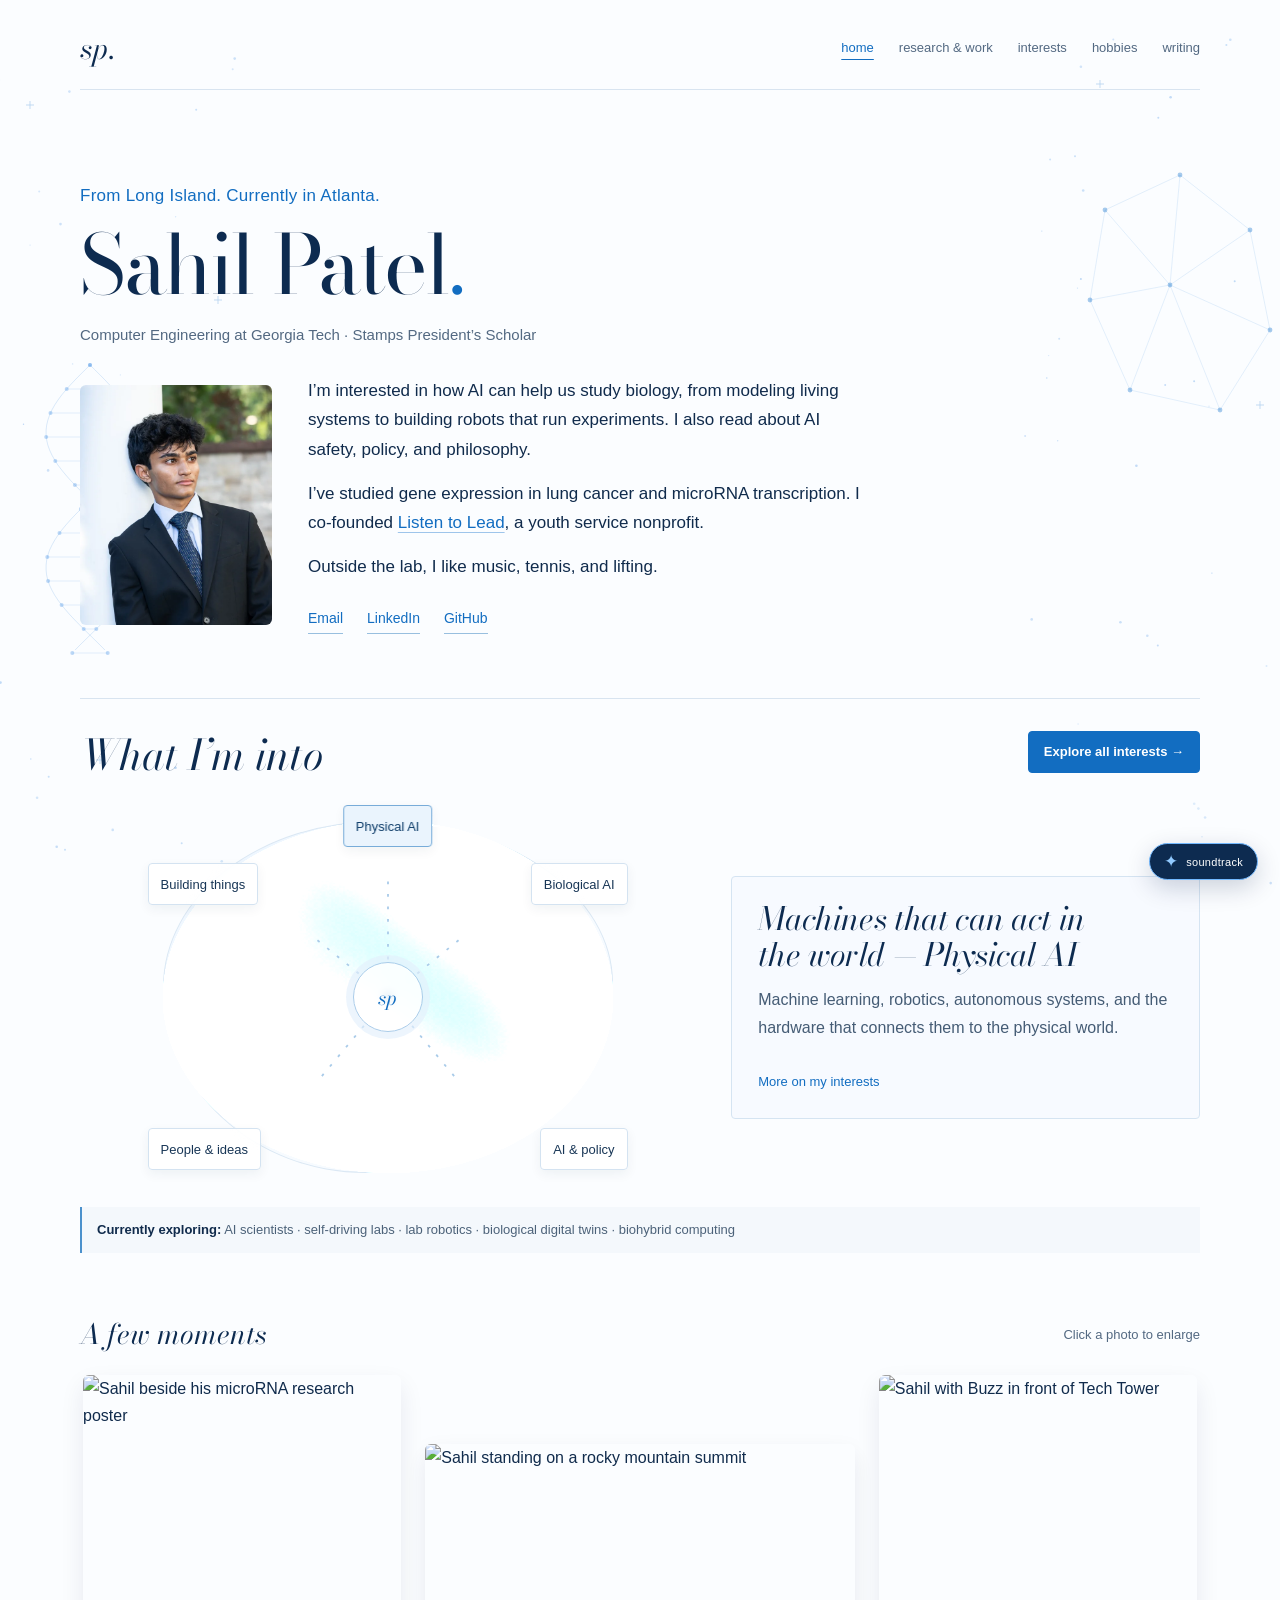
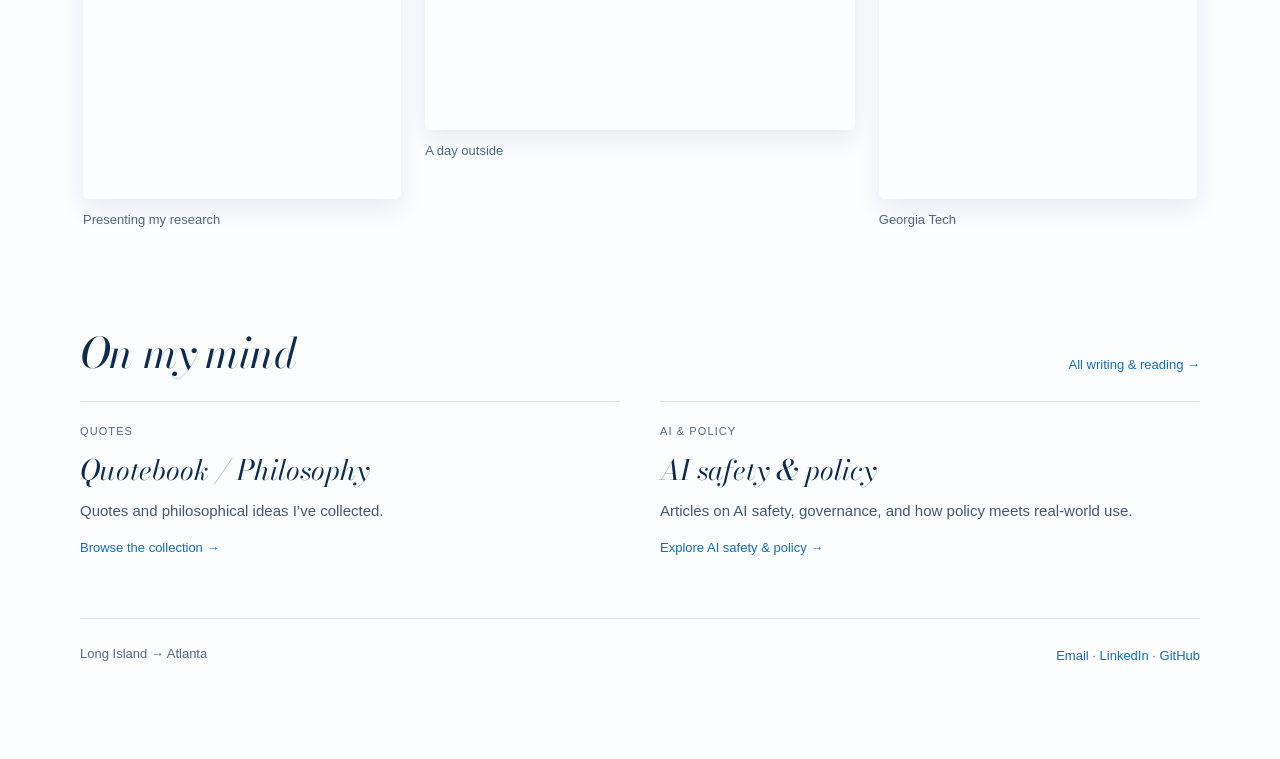
==== index.html @ 9ef8509c "Place Sahil’s portrait beside the homepage bio" ====
<!doctype html>
<html lang="en">
<head>
  <meta charset="utf-8">
  <meta name="viewport" content="width=device-width, initial-scale=1">
  <meta name="theme-color" content="#fbfdff">
  <meta name="description" content="Sahil Patel — AI for scientific discovery, computational biology, robotics, and the ideas around technology.">
  <title>Sahil Patel</title>
  <link rel="stylesheet" href="constellation.css?v=20261125-portrait">
  <link rel="icon" href="data:image/svg+xml,%3Csvg xmlns='http://www.w3.org/2000/svg' viewBox='0 0 64 64'%3E%3Ctext x='10' y='48' font-size='48' fill='%230067c7' font-family='serif'%3Es%3C/text%3E%3C/svg%3E">
</head>
<body class="home-page">
  <a class="skip" href="#main">Skip to content</a>
  <header>
    <a class="monogram" href="index.html" aria-label="Sahil Patel home">sp.</a>
    <nav aria-label="Main navigation">
      <a href="index.html" aria-current="page">home</a>
      <a href="work.html">research &amp; work</a>
      <a href="interests.html">interests</a>
      <a href="hobbies.html">hobbies</a>
      <a href="writing.html">writing</a>
    </nav>
  </header>
  <main id="main">
    <section class="home-intro" aria-labelledby="name">
      <p class="location">From Long Island. Currently in Atlanta.</p>
      <div class="name-row"><h1 id="name"><span class="name-title">Sahil Patel<span>.</span></span></h1></div>
      <p class="subtitle">Computer Engineering at Georgia Tech · Stamps President’s Scholar</p>
      <div class="intro-bio">
        <img class="intro-portrait" src="sahil-portrait.webp" alt="Sahil Patel leaning against a white column" width="600" height="750">
        <div class="intro-bio-copy">
          <p>I’m interested in how AI can help us study biology, from modeling living systems to building robots that run experiments. I also read about AI safety, policy, and philosophy.</p>
          <p>I’ve studied gene expression in lung cancer and microRNA transcription. I co-founded <a href="https://www.listentolead.org/" target="_blank" rel="noopener noreferrer">Listen to Lead</a>, a youth service nonprofit.</p>
          <p>Outside the lab, I like music, tennis, and lifting.</p>
          <div class="links" aria-label="Contact and profiles">
            <a href="mailto:sahilpatel@gatech.edu">Email</a>
            <a href="https://www.linkedin.com/in/sahilpatel880/" target="_blank" rel="noopener noreferrer">LinkedIn</a>
            <a href="https://github.com/sahilnpatel" target="_blank" rel="noopener noreferrer">GitHub</a>
          </div>
        </div>
      </div>
    </section>

    <section class="home-interests" aria-labelledby="curiosity-heading">
      <div class="curiosity-heading">
        <div>
          <h2 id="curiosity-heading">What I’m into</h2>
        </div>
        <a class="read-more interest-cta" href="interests.html">Explore all interests →</a>
      </div>
      <div class="constellation-interface">
        <div class="constellation-map" data-active="ai" role="group" aria-label="Select an interest">
          <canvas class="interest-field" id="interest-field" aria-hidden="true"></canvas>
          <svg class="constellation-lines" viewBox="0 0 320 280" aria-hidden="true">
            <path d="M160 140 160 51M160 140 211 99M160 140 211 201M160 140 109 201M160 140 109 99"/>
            <circle cx="160" cy="140" r="3"/>
            
          </svg>
          <div class="constellation-core" aria-hidden="true"><span class="core-mark">sp</span></div>
          <button class="constellation-node node-ai" type="button" data-interest="ai" aria-pressed="true" aria-controls="curiosity-detail"><span>Physical AI</span></button>
          <button class="constellation-node node-bio" type="button" data-interest="bio" aria-pressed="false" aria-controls="curiosity-detail"><span>Biological AI</span></button>
          <button class="constellation-node node-policy" type="button" data-interest="policy" aria-pressed="false" aria-controls="curiosity-detail"><span>AI &amp; policy</span></button>
          <button class="constellation-node node-philosophy" type="button" data-interest="philosophy" aria-pressed="false" aria-controls="curiosity-detail"><span>People &amp; ideas</span></button>
          <button class="constellation-node node-innovation" type="button" data-interest="innovation" aria-pressed="false" aria-controls="curiosity-detail"><span>Building things</span></button>
        </div>
        <div class="curiosity-detail" id="curiosity-detail" aria-live="polite">
          <p hidden id="curiosity-detail-kicker">AI &amp; INTELLIGENT SYSTEMS</p>
          <h3 id="curiosity-detail-title">Machines that can act in the world — Physical AI</h3>
          <p id="curiosity-detail-question">Machine learning, robotics, autonomous systems, and the hardware that connects them to the physical world.</p>
          <a class="read-more" id="curiosity-detail-link" href="interests.html">More on my interests</a>
        </div>
      </div>
      <p class="curiosity-now"><strong>Currently exploring:</strong> AI scientists · self-driving labs · lab robotics · biological digital twins · biohybrid computing</p>
    </section>

    <section class="photo-strip" aria-label="A few moments">
      <div class="photo-heading"><span>A few moments</span><span class="photo-note">Click a photo to enlarge</span></div>
      <div class="personal-photos">
        <figure class="photo-card research"><a class="photo-open" href="research.jpg" data-caption="Presenting my research" aria-label="View photo: Presenting my research"><img src="research.jpg" alt="Sahil beside his microRNA research poster" width="1200" height="1600" loading="lazy"></a><figcaption>Presenting my research</figcaption></figure>
        <figure class="photo-card mountains"><a class="photo-open" href="mountains.jpg" data-caption="A day outside" aria-label="View photo: A day outside"><img src="mountains.jpg" alt="Sahil standing on a rocky mountain summit" width="1800" height="1200" loading="lazy"></a><figcaption>A day outside</figcaption></figure>
        <figure class="photo-card georgia-tech"><a class="photo-open" href="georgia-tech.jpg" data-caption="Georgia Tech" aria-label="View photo: Georgia Tech"><img src="georgia-tech.jpg" alt="Sahil with Buzz in front of Tech Tower" width="1200" height="1600" loading="lazy"></a><figcaption>Georgia Tech</figcaption></figure>
      </div>
    </section>

    <section class="reading-preview" aria-labelledby="reading-heading">
      <div class="reading-heading-row"><h2 id="reading-heading">On my mind</h2><a class="read-more" href="writing.html">All writing &amp; reading →</a></div>
      <div class="reading-grid">
        <article id="home-quotebook-preview"><p class="post-meta">QUOTES</p><h3><a href="quotes.html">Quotebook / Philosophy</a></h3><p>Quotes and philosophical ideas I’ve collected.</p><a class="read-more" href="quotes.html">Browse the collection →</a></article>
        <article id="home-policy-preview"><p class="post-meta">AI &amp; POLICY</p><h3><a href="ai-policy.html">AI safety &amp; policy</a></h3><p>Articles on AI safety, governance, and how policy meets real-world use.</p><a class="read-more" href="ai-policy.html">Explore AI safety &amp; policy →</a></article>
      </div>
    </section>
  </main>
  <footer>
    <span>Long Island → Atlanta</span>
    <span><a href="mailto:sahilpatel@gatech.edu">Email</a> · <a href="https://www.linkedin.com/in/sahilpatel880/" target="_blank" rel="noopener noreferrer">LinkedIn</a> · <a href="https://github.com/sahilnpatel" target="_blank" rel="noopener noreferrer">GitHub</a></span>
  </footer>
  <dialog class="photo-dialog" aria-label="Photo viewer"><button class="photo-close" aria-label="Close photo">×</button><img class="full-photo" alt=""><p class="photo-caption"></p></dialog>
  <script src="app.js?v=20261123-entry"></script>
  <script src="daily-reading.js?v=20261124" defer></script>
  <script src="interest-map.js?v=20261122b" defer></script>
  <script src="interest-field.js?v=20261121c" defer></script>
  <script src="genome-intro.js?v=20261123-mobile" defer></script>
</body>
</html>
---- constellation.css ----
@import url('https://fonts.googleapis.com/css2?family=Bodoni+Moda:ital,opsz,wght@0,6..96,400..900;1,6..96,400..900&display=swap');
:root{--bg:#faf9f6;--ink:#292d2a;--muted:#777b75;--green:#4e6356;--line:#e6e5de}*{box-sizing:border-box}body{margin:0;background:var(--bg);color:var(--ink);font:14px/1.8 var(--font-body);min-height:100vh;display:flex;flex-direction:column}header,main,footer{width:calc(100% - 60px);max-width:660px;margin-left:auto;margin-right:auto}main{flex:1}a{color:inherit;text-decoration:none}a:hover{color:var(--blue)}a:focus-visible,button:focus-visible{outline:2px solid var(--blue);outline-offset:5px}.skip{position:absolute;top:-100px;left:15px;background:var(--bg);padding:10px}.skip:focus{top:10px;z-index:10}header{display:flex;justify-content:space-between;align-items:center;padding:30px 0 0;gap:25px}.monogram{font:28px var(--font-display);color:var(--blue)}nav{display:flex;gap:19px;font-size:11px;color:var(--muted);flex-wrap:wrap}nav a[aria-current]{color:var(--blue);text-decoration:underline;text-underline-offset:6px}nav a:hover{text-decoration:underline;text-underline-offset:6px}.home-intro{padding-top:68px;max-width:580px}.location,.kicker{font-size:9px;letter-spacing:1.5px;color:var(--muted)}.location{display:block;margin-bottom:18px}.name-row{display:flex;justify-content:space-between;align-items:center}h1{font:56px/1.1 var(--font-display);letter-spacing:-1.2px;margin:0 0 13px}h1 span{color:var(--blue)}.subtitle{font-size:12px;color:var(--muted);margin:0 0 27px}.home-intro p:not(.subtitle){margin:15px 0;line-height:1.85}.home-intro p a{color:var(--blue);text-decoration:underline;text-decoration-color:#c2c9c2;text-underline-offset:4px}.links{display:flex;gap:22px;font-size:12px;margin-top:22px;color:var(--blue)}.links a{border-bottom:1px solid #bfc7bf}#spark{border:0;background:none;padding:10px;cursor:pointer;margin-left:15px}#spark svg{width:27px;height:27px;stroke:#ac6849;stroke-width:1.5;transition:transform .8s cubic-bezier(.2,.8,.2,1)}#spark:hover svg{transform:rotate(45deg)}.photo-strip{margin:48px 0 50px}.photo-heading{display:flex;align-items:center;justify-content:space-between;margin-bottom:18px;font:22px var(--font-display)}.photo-note{font:10px var(--font-body);color:#979b92}.photo-grid{display:grid;grid-template-columns:repeat(3,1fr);gap:20px;padding:5px}.photo-slot{height:145px;background:#f0eee8;border:1px solid #e5e2d9;border-radius:6px;display:grid;place-items:center;position:relative;transform:rotate(-3deg);box-shadow:0 7px 15px #25292006}.photo-slot:nth-child(2){transform:rotate(2deg);background:#edf0eb}.photo-slot:nth-child(3){transform:rotate(-1deg);background:#eeeded}.photo-slot>span{position:absolute;bottom:10px;left:12px;font-size:9px;color:#a9ada4}.photo-slot svg{width:30px;fill:none;stroke:#c3c8bc;stroke-width:1.2}.page-heading{padding:63px 0 35px;border-bottom:1px solid var(--line);margin-bottom:30px}.page-heading h1{font-size:45px}.page-heading p:not(.kicker){font-size:13px;color:var(--muted);margin-bottom:0}.kicker{margin:0 0 18px}.entries article{margin:0 0 28px}.entry-heading{display:flex;justify-content:space-between;gap:20px;align-items:baseline}h3{font-size:14px;font-weight:500;margin:0}.date{font-size:11px;color:var(--muted);white-space:nowrap}.role{font-size:11px;color:var(--muted);margin:2px 0 5px!important}article p{font-size:13px;color:#656c64;margin:0;line-height:1.8;max-width:560px}.entries{padding-bottom:25px}.interest{display:grid;grid-template-columns:100px 1fr;gap:15px;margin:25px 0}.interest-label{font-size:12px;font-weight:500;color:var(--blue)}.interest p{font-size:13px;color:#656c64;margin:0}.hobby-list>p{font-size:13px;color:#656c64}.hobby-list{padding-bottom:30px}.empty{font-size:13px;font-style:italic;color:#94988f;margin-top:23px}.topics article{display:flex;gap:22px;margin-bottom:30px}.topic-number{font-size:10px;color:#979b92;padding-top:5px}.topics h2{font:23px var(--font-display);font-weight:400;margin:0 0 8px}.topics{padding-bottom:20px}footer{border-top:1px solid var(--line);padding:25px 0 35px;display:flex;justify-content:space-between;font-size:11px;color:var(--muted);margin-top:30px}footer a{color:var(--blue)}@media(max-width:550px){header,main,footer{width:calc(100% - 44px)}header{align-items:flex-start;padding-top:22px;gap:15px}nav{gap:10px 15px;justify-content:flex-end;max-width:280px;font-size:10px}.home-intro{padding-top:45px}h1{font-size:48px}.subtitle{font-size:11px}.home-intro p:not(.subtitle){font-size:13px}.photo-grid{gap:12px}.photo-slot{height:105px}.photo-note{font-size:9px}.photo-heading{font-size:20px}.page-heading{padding-top:48px}.page-heading h1{font-size:39px}.entry-heading{gap:12px}h3{font-size:13px}.interest{grid-template-columns:80px 1fr;gap:10px}.location{font-size:8px;letter-spacing:1px}}@media(prefers-reduced-motion:reduce){#spark svg{transition:none}}
/* Quiet lists and a readable, long-form journal. */
.interest-intro{font-size:13px;color:#656c64;margin:0 0 32px}.interest-intro a,.interest-footnote a{color:var(--blue);text-decoration:underline;text-underline-offset:4px}.interest-group{margin:0 0 32px}.interest-group h2,.blog-empty h2{font:26px var(--font-display);font-weight:400;margin:0 0 15px}.interest-group ul{list-style:none;padding:0;margin:0}.interest-group li{font-size:13px;color:#656c64;margin:9px 0;padding-left:17px;position:relative}.interest-group li:before{content:'–';position:absolute;left:0;color:#8d9a8e}.interest-footnote{font-size:12px;color:var(--muted);margin:35px 0}.post-preview{padding:0 0 30px;margin:0 0 30px;border-bottom:1px solid var(--line)}.post-preview h2{font:30px/1.15 var(--font-display);margin:0 0 9px}.post-preview h2 a:hover{color:var(--blue)}.post-meta{font-size:10px!important;color:var(--muted)!important;margin:0 0 12px!important;letter-spacing:.2px}.read-more{display:inline-block;font-size:11px;color:var(--blue);margin-top:12px}.blog-empty{padding:18px 0 65px}.ink-mark{display:block;font-size:23px;color:#ac6849;margin-bottom:20px}.blog-empty p{color:var(--muted);font-size:13px}.back-link{display:inline-block;font-size:11px;color:var(--blue);margin:45px 0 30px}.essay-header{display:block;width:100%;max-width:none;margin:0 0 32px;padding:0 0 25px;border-bottom:1px solid var(--line)}.essay-header h1{font-size:46px;line-height:1.12;max-width:620px;margin-bottom:18px}.deck{font-size:14px;color:var(--muted);margin:16px 0 0}.prose p,.prose li{font-size:15px;line-height:1.95;color:#454d45;max-width:none;margin-bottom:20px}.prose h2{font:29px var(--font-display);margin:38px 0 18px}.prose blockquote{margin:30px 0;padding:4px 0 4px 23px;border-left:2px solid #9ba99b}.prose blockquote p{font:italic 23px/1.55 var(--font-display);margin:0 0 9px}.prose cite{font-size:11px;color:var(--muted);font-style:normal}.signature{font:italic 25px var(--font-display);margin-top:35px;color:var(--blue)}.end-link{margin-top:15px;margin-bottom:25px}@media(max-width:550px){.essay-header h1{font-size:37px}.prose p,.prose li{font-size:14px}.post-preview h2{font-size:27px}}
.personal-photos{display:grid;grid-template-columns:1fr 1.35fr 1fr;gap:18px;align-items:center;padding:6px 3px}.photo-card{margin:0;transform:rotate(-3deg);transition:transform .25s}.photo-card.mountains{transform:rotate(2deg)}.photo-card.georgia-tech{transform:rotate(-2deg)}.photo-card:hover{transform:rotate(0) translateY(-4px)}.photo-open{display:block;border-radius:6px;overflow:hidden;box-shadow:0 8px 18px #25292016;cursor:zoom-in}.photo-open img{display:block;width:100%;height:auto;aspect-ratio:3/4;object-fit:cover}.mountains .photo-open img{aspect-ratio:3/2}.photo-card figcaption{font-size:10px;color:var(--muted);margin-top:10px;text-align:center}.photo-dialog{border:0;background:var(--bg);padding:12px;border-radius:8px;max-width:95vw;max-height:95vh;overflow:auto}.photo-dialog::backdrop{background:#101812de;backdrop-filter:blur(5px)}.full-photo{display:block;max-width:85vw;max-height:80vh;width:auto;height:auto;object-fit:contain;border-radius:4px}.photo-close{position:absolute;right:18px;top:18px;border:0;background:#faf9f6ed;border-radius:50%;width:34px;height:34px;font-size:25px;line-height:1;color:#292d2a;cursor:pointer}.photo-caption{text-align:center;font-size:12px;color:var(--muted);margin:10px 0 2px}@media(max-width:550px){.personal-photos{gap:10px;grid-template-columns:1fr 1.15fr 1fr}.photo-card figcaption{font-size:8px}.photo-note{font-size:8px}.photo-dialog{padding:8px}.full-photo{max-width:88vw}.photo-close{right:12px;top:12px}}@media(prefers-reduced-motion:reduce){.photo-card{transition:none}}

/* Shared reading and contact refinements. */
.interest-group>p{font-size:13px;line-height:1.85;color:#656c64}.entries>h2{font:26px var(--font-display);margin:15px 0 25px}.links{flex-wrap:wrap}footer{gap:16px;flex-wrap:wrap}footer>span:last-child{line-height:2}.entry-heading h3{min-width:0}@media(max-width:550px){.entry-heading{flex-wrap:wrap;gap:2px}.entry-heading .date{font-size:10px}.interest-group h2{font-size:24px}}

/* A quiet constellation of biology and computation. */
:root{--bg:#ffffff;--ink:#172b4d;--muted:#5b6e89;--blue:#0067c7;--line:#dce7f5;--galactic:#071c46}
body{isolation:isolate;background:#fff}
body::before{content:"";position:fixed;inset:0;z-index:-1;pointer-events:none;background:url('constellation-field.svg') center top/1440px 960px repeat-y}
header,main,footer{position:relative}
h1,h2,h3,.photo-heading{color:var(--galactic)}
article p,.interest p,.hobby-list>p,.interest-intro,.interest-group li,.interest-group>p,.prose p,.prose li{color:#425775}
.photo-note,.topic-number,.empty{color:var(--muted)}
.home-intro p a{text-decoration-color:#aacdf5}.links a{border-color:#aacdf5}
#spark svg{stroke:#398ae2}h1 span,.ink-mark{color:var(--blue)}
.photo-close{background:#fffffff0;color:var(--galactic)}.photo-dialog::backdrop{background:#071c46cc}
.photo-open{box-shadow:0 8px 22px #071c461a}.prose blockquote{border-color:#8cbbef}
::selection{background:#cfe5ff;color:var(--galactic)}
@media(max-width:900px){body::before{opacity:.55;background-size:1100px 960px}}
@media(max-width:550px){body::before{opacity:.4;background-size:850px 960px}}

/* A small star cursor for precise mouse pointers; native text and zoom cues remain. */
@media (hover:hover) and (pointer:fine){
body{cursor:url("data:image/svg+xml,%3Csvg%20xmlns%3D%22http%3A%2F%2Fwww.w3.org%2F2000%2Fsvg%22%20width%3D%2232%22%20height%3D%2232%22%20viewBox%3D%220%200%2032%2032%22%3E%3Cpath%20d%3D%22M16%203L19%2012L28%2016L19%2019L16%2029L13%2019L4%2016L13%2012Z%22%20fill%3D%22%230067c7%22%20stroke%3D%22white%22%20stroke-width%3D%221.5%22%2F%3E%3Ccircle%20cx%3D%2216%22%20cy%3D%2216%22%20r%3D%222%22%20fill%3D%22white%22%2F%3E%3C%2Fsvg%3E") 16 16,auto}
a,button,[role="button"],#spark,.photo-close{cursor:url("data:image/svg+xml,%3Csvg%20xmlns%3D%22http%3A%2F%2Fwww.w3.org%2F2000%2Fsvg%22%20width%3D%2232%22%20height%3D%2232%22%20viewBox%3D%220%200%2032%2032%22%3E%3Cpath%20d%3D%22M16%203L19%2012L28%2016L19%2019L16%2029L13%2019L4%2016L13%2012Z%22%20fill%3D%22%23071c46%22%20stroke%3D%22white%22%20stroke-width%3D%221.5%22%2F%3E%3Ccircle%20cx%3D%2216%22%20cy%3D%2216%22%20r%3D%222%22%20fill%3D%22white%22%2F%3E%3C%2Fsvg%3E") 16 16,pointer}
input,textarea,[contenteditable="true"]{cursor:text}
.photo-open,.photo-open img{cursor:zoom-in}
}
@media (forced-colors:active){body{cursor:auto}a,button,[role="button"],#spark,.photo-close{cursor:pointer}}



/* Quote archive */
.quote-entries{padding-bottom:28px}
.quote-card{padding:22px 0 24px;border-bottom:1px solid var(--line)}
.quote-card .post-meta{margin:0 0 12px;font-size:9px;letter-spacing:1.4px;color:var(--muted)}
.quote-card blockquote{margin:0 0 12px;padding-left:18px;border-left:2px solid #77b8f5}
.quote-card blockquote p{margin:0;font:27px/1.35 var(--font-display);color:var(--ink)}
.quote-card cite{display:block;margin-top:10px;font-size:12px;line-height:1.7;font-style:normal;color:var(--muted)}
.quote-card .read-more{font-size:11px;color:var(--blue)}
/* Floating site soundtrack */
.site-soundtrack{position:fixed;z-index:40;right:18px;bottom:18px;display:flex;flex-direction:column;align-items:flex-end;gap:10px}
.soundtrack-toggle{display:flex;align-items:center;gap:8px;border:1px solid #73b9ff;border-radius:999px;background:var(--galactic);color:#fff;padding:9px 14px;box-shadow:0 8px 25px #071c4630;font:11px var(--font-body);letter-spacing:.3px}
.soundtrack-star{font-size:17px;line-height:1;color:#91caff;transition:transform .5s ease}
.soundtrack-toggle:hover{background:#0b2d68;color:#fff}
.soundtrack-toggle[aria-expanded="true"] .soundtrack-star{transform:rotate(45deg)}
.soundtrack-panel{width:min(360px,calc(100vw - 32px));padding:12px;background:#fff;border:1px solid var(--line);border-radius:14px;box-shadow:0 16px 40px #071c4624}
.soundtrack-panel[hidden]{display:none}
.soundtrack-heading{display:flex;justify-content:space-between;align-items:flex-start;padding:2px 3px 10px}
.soundtrack-heading p{margin:0}
.soundtrack-kicker{font-size:9px;letter-spacing:1.4px;color:var(--muted)}
.soundtrack-title{font:22px/1.15 var(--font-display);color:var(--ink);margin-top:3px!important}
.soundtrack-artist{font-size:11px;color:var(--muted);margin-top:2px!important}
.soundtrack-close{border:0;background:transparent;color:var(--muted);font-size:20px;line-height:1;padding:2px 7px}
.soundtrack-panel iframe{display:block;width:100%;height:152px;border:0;border-radius:12px}
.soundtrack-caption{margin:9px 3px 1px;font-size:10px;line-height:1.5;color:var(--muted)}
.soundtrack-caption a{color:var(--blue);text-decoration:underline;text-underline-offset:3px}
@media(max-width:550px){.quote-card blockquote p{font-size:23px}.site-soundtrack{right:12px;bottom:12px}.soundtrack-panel{width:min(340px,calc(100vw - 24px))}}
@media(prefers-reduced-motion:reduce){.soundtrack-star{transition:none}}

.quote-status{font-size:13px;color:var(--muted);margin:0}
.quote-workspace{padding:28px 0 40px}
.quote-empty{margin:0 0 24px}
.quote-add-button{display:inline-flex;align-items:center;gap:8px;margin-top:20px;padding:10px 15px;border-radius:999px;background:var(--galactic);border:1px solid #7dbdff;color:#fff;font-size:11px;box-shadow:0 6px 20px #071c4620}
.quote-add-button:hover{background:#0b2d68;color:#fff}
.quote-add-button:focus-visible{outline:2px solid var(--blue);outline-offset:4px}
.quote-card blockquote p{white-space:pre-line}

/* Homepage interests: a clear map of the questions Sahil follows. */
.home-interests{margin:48px 0 46px;padding:28px 0 0;border-top:1px solid var(--line)}
.curiosity-heading{display:flex;justify-content:space-between;align-items:end;gap:16px}
.curiosity-heading .kicker{margin:0 0 8px}
.home-interests h2{font:32px/1.15 var(--font-display);font-weight:400;margin:0}
.curiosity-heading .read-more{white-space:nowrap;margin-bottom:3px}
.curiosity-intro{font-size:13px;line-height:1.8;color:var(--muted);max-width:570px;margin:13px 0 24px}
.curiosity-grid{display:grid;grid-template-columns:repeat(2,minmax(0,1fr));column-gap:32px}
.curiosity-card{padding:17px 0 19px;border-top:1px solid var(--line)}
.curiosity-index{font-size:9px;letter-spacing:1.1px;color:var(--blue)}
.curiosity-card h3{font:23px/1.18 var(--font-display);font-weight:400;margin:6px 0}
.curiosity-card p{font-size:12px;line-height:1.8;color:var(--muted);max-width:none;margin:0}
.curiosity-now{margin:8px 0 0;padding:10px 13px;border-left:2px solid var(--blue);background:#f3f8fe;color:var(--muted);font-size:11px;line-height:1.7}
.curiosity-now strong{color:var(--ink);font-weight:600}
@media(max-width:550px){
  .home-interests{margin:38px 0 34px;padding-top:22px}
  .curiosity-heading{align-items:flex-start;flex-direction:column;gap:4px}
  .home-interests h2{font-size:29px}
  .curiosity-grid{grid-template-columns:1fr}
  .curiosity-card{padding:15px 0 17px}
  .curiosity-card h3{font-size:22px}
  .curiosity-now{font-size:10px}
}

/* A small interactive map for the questions Sahil follows. */
.constellation-interface{display:grid;grid-template-columns:minmax(290px,1fr) minmax(190px,.78fr);align-items:center;gap:22px;margin:7px 0 20px}
.constellation-map{position:relative;width:min(100%,320px);height:280px;margin:auto}
.constellation-lines{position:absolute;inset:0;width:100%;height:100%;overflow:visible}
.constellation-lines path{fill:none;stroke:#b8d2ec;stroke-width:1.2;stroke-dasharray:3 5}
.constellation-lines circle{fill:#4d91d1}
.constellation-core{position:absolute;left:50%;top:50%;transform:translate(-50%,-50%);width:61px;height:61px;border-radius:50%;display:flex;flex-direction:column;align-items:center;justify-content:center;background:#fff;border:1px solid #c8def3;box-shadow:0 0 0 6px #edf5fc;color:var(--blue)}
.constellation-core span{font-size:17px;line-height:1}
.constellation-core small{font-size:9px;color:var(--muted);margin-top:3px}
.constellation-node{position:absolute;z-index:1;display:flex;align-items:center;gap:6px;min-height:38px;padding:7px 9px;border:1px solid var(--line);border-radius:999px;background:#fff;color:var(--ink);font:10px var(--font-body);white-space:nowrap;cursor:pointer;box-shadow:0 3px 12px #102b4810;transition:border-color .18s,background .18s,transform .18s}
.constellation-node:hover{border-color:#94bce4;transform:translateY(-2px)}
.constellation-node[aria-pressed="true"]{background:#f1f7fd;border-color:#8dbbe8;color:#153e68}

.node-ai{left:50%;top:7px;transform:translateX(-50%)}
.node-ai:hover{transform:translate(-50%,-2px)}
.node-bio{right:0;top:61px}
.node-policy{right:0;bottom:16px}
.node-philosophy{left:0;bottom:16px}
.node-innovation{left:0;top:61px}
.curiosity-detail{min-height:158px;padding:20px 0 19px 20px;border-left:1px solid var(--line)}
.curiosity-detail .kicker{margin:0 0 8px;color:var(--blue)}
.curiosity-detail h3{font:25px/1.12 var(--font-display);font-weight:400;margin:0 0 10px}
.curiosity-detail>p:not(.kicker){font-size:12px;line-height:1.8;color:var(--muted);margin:0 0 15px}
.curiosity-detail .read-more{font-size:11px;color:var(--blue)}
@media(max-width:550px){
 .constellation-interface{grid-template-columns:1fr;gap:5px}
 .constellation-map{width:min(100%,320px)}
 .curiosity-detail{min-height:0;margin:0 8px;padding:18px 4px 10px;border-left:0;border-top:1px solid var(--line)}
 .constellation-node{font-size:9px}
}
@media(prefers-reduced-motion:reduce){.constellation-node{transition:none}}

/* Project-led research and work page. */
.project-grid{display:grid;grid-template-columns:repeat(2,minmax(0,1fr));column-gap:34px}
.project-card{padding:20px 0 24px;border-top:1px solid var(--line)}
.project-kicker{font-size:9px!important;letter-spacing:1.15px;color:var(--blue)!important;margin:0 0 9px!important}
.project-card h2,.work-community h2{font:25px/1.17 var(--font-display);font-weight:400;margin:0 0 10px}
.project-card>p:not(.project-kicker){font-size:13px;line-height:1.8;color:#656c64;margin:0 0 12px}
.project-card .read-more{display:inline-block;font-size:11px;color:var(--blue);margin-top:1px}
.work-community{border-top:1px solid var(--line);padding:25px 0 5px;margin-top:5px}
.work-community .kicker{margin:0 0 8px}
.work-community p:last-child{font-size:13px;line-height:1.8;color:#656c64;margin:0}
.work-community p a{color:var(--blue);text-decoration:underline;text-underline-offset:3px}
@media(max-width:550px){.project-grid{grid-template-columns:1fr}.project-card{padding:18px 0 20px}.project-card h2,.work-community h2{font-size:23px}}

/* Personal context for the project-led work page. */
.work-profile{display:grid;grid-template-columns:minmax(150px,.72fr) minmax(0,1.28fr);align-items:center;gap:30px;margin:0 0 34px}
.work-profile-photo{margin:0}
.work-profile-photo img{display:block;width:100%;height:210px;object-fit:cover;object-position:center 45%;border-radius:3px}
.work-profile-photo figcaption{margin-top:7px;font-size:10px;color:var(--muted)}
.work-profile-copy .kicker{margin:0 0 7px;color:var(--blue)}
.work-profile-copy h2{font:27px/1.16 var(--font-display);font-weight:400;margin:0 0 8px}
.work-profile-copy>p:not(.kicker){font-size:12px;line-height:1.75;color:#656c64;margin:0 0 15px}
.work-profile-copy dl{margin:0}
.work-profile-copy dl div{display:grid;grid-template-columns:48px 1fr;gap:10px;padding:8px 0;border-top:1px solid var(--line)}
.work-profile-copy dt{font-size:10px;color:var(--blue)}
.work-profile-copy dd{font-size:11px;line-height:1.55;color:#656c64;margin:0}
@media(max-width:550px){.work-profile{grid-template-columns:1fr;gap:16px;margin-bottom:28px}.work-profile-photo img{height:220px;object-position:center 43%}}

/* The name-side star wheel. */
#spark{position:relative;display:grid;place-items:center;width:49px;height:49px;padding:6px;margin-left:15px;border:1px solid #cfe2f8;border-radius:50%;background:#fff;flex:0 0 auto;isolation:isolate}
#spark:hover{background:#f3f8ff;border-color:#9fc9f4}
#spark svg{width:34px;height:34px;overflow:visible;fill:none;stroke:#2678c9;stroke-width:1.35;stroke-linecap:round;stroke-linejoin:round;transition:transform .8s cubic-bezier(.2,.8,.2,1)}
#spark .wheel-ring{stroke:#9fc9f4;stroke-width:1}
#spark .wheel-cross{stroke:#0b4c91}
#spark .wheel-center{fill:#fff;stroke:#2678c9}
#spark.is-turning svg{animation:wheel-turn .85s cubic-bezier(.2,.8,.2,1)}
.star-spark{position:fixed;z-index:50;left:0;top:0;pointer-events:none;color:#1684e8;font:17px/1 var(--font-body);text-shadow:0 1px 8px #b9dcff;animation:star-drift 1.15s cubic-bezier(.16,.6,.3,1) forwards}
.star-spark:nth-child(3n){color:#75baff}
.star-spark:nth-child(3n + 1){color:#174d88}
@keyframes wheel-turn{to{transform:rotate(360deg)}}
@keyframes star-drift{0%{opacity:0;transform:translate(-50%,-50%) scale(.3) rotate(0)}16%{opacity:1}75%{opacity:.9}100%{opacity:0;transform:translate(calc(-50% + var(--dx)),calc(-50% + var(--dy))) scale(.65) rotate(95deg)}}
@media(prefers-reduced-motion:reduce){#spark svg{transition:none}#spark.is-turning svg{animation:none}.star-spark{animation:none;opacity:.9}}

/* Keep the homepage name row balanced without the removed star wheel. */
.name-row{justify-content:flex-start}

/* Personal-site refresh: editorial type, open space, a restrained blue field. */
:root{--bg:#fbfdff;--ink:#102b4c;--muted:#536982;--blue:#126dc1;--line:#d8e4f0;--galactic:#0d2b50;--soft:#f3f8fd}
body{background:var(--bg);font-size:16px;line-height:1.7;color:var(--ink)}
header,main,footer{width:min(1120px,calc(100% - 72px));max-width:none}
header{padding:25px 0 18px;border-bottom:1px solid var(--line)}
.monogram{font-size:30px;color:var(--galactic)}
nav{gap:25px;font-size:13px;color:#536982}
nav a[aria-current]{color:var(--blue);text-decoration-thickness:1px;text-underline-offset:7px}
nav a:hover{text-underline-offset:7px}
h1,h2,h3,.photo-heading{color:var(--galactic)}
h1{font-size:clamp(54px,7.1vw,82px);line-height:.98;letter-spacing:-2.4px;margin-bottom:16px}
.home-intro{max-width:790px;padding-top:76px}
.home-intro .location{font-size:13px;letter-spacing:.015em;text-transform:none;color:var(--blue);margin-bottom:21px}
.subtitle{font-size:15px;color:var(--muted);margin-bottom:29px}
.home-intro p:not(.subtitle){font-size:17px;line-height:1.72;max-width:720px;margin:15px 0}
.home-intro p a{color:var(--blue);text-decoration-color:#9ec5eb}
.atlanta-note{font-size:14px!important;color:var(--muted);font-style:italic}
.links{gap:24px;font-size:14px;margin-top:25px}
.links a{padding:0 0 3px;border-bottom:1px solid #98bfdf}
.home-interests{margin:60px 0 55px;padding:32px 0 0;border-top:1px solid var(--line)}
.curiosity-heading{align-items:end}
.curiosity-heading .kicker{margin:0 0 9px}
.home-interests h2,.reading-preview>h2,.reading-heading-row h2{font:42px/1.07 var(--font-display);font-weight:400;letter-spacing:-.6px;margin:0;color:var(--galactic)}
.curiosity-heading .read-more{font-size:13px;margin-bottom:5px}
.curiosity-intro{font-size:15px;margin:12px 0 8px;max-width:none}
.constellation-interface{grid-template-columns:minmax(360px,1.05fr) minmax(280px,.8fr);gap:46px;margin:6px 0 15px}
.constellation-map{height:340px;width:min(100%,400px);isolation:isolate}
.constellation-map::before{content:"";position:absolute;inset:19px 5px;border:1px solid #dbe8f4;border-radius:48% 52% 55% 45% / 47% 46% 54% 53%;background:radial-gradient(ellipse at 30% 28%,#e8f3ff 0,transparent 47%),radial-gradient(ellipse at 72% 62%,#edf6ff 0,transparent 43%),#f7fbff;z-index:-1}
.interest-field{position:absolute;inset:19px 5px;width:calc(100% - 10px);height:calc(100% - 38px);z-index:0;pointer-events:none;border-radius:50%;overflow:hidden}
.constellation-lines{z-index:1}
.constellation-lines path{stroke:#a9cbe9;stroke-width:1.3;stroke-dasharray:2 7}
.constellation-lines circle{fill:#2378bd}
.constellation-core{z-index:2;width:70px;height:70px;background:rgba(255,255,255,.82);border-color:#a9cbe9;box-shadow:0 0 0 7px rgba(228,240,252,.65);backdrop-filter:blur(4px)}
.constellation-core .core-mark{font:20px var(--font-display);color:var(--blue)}
.constellation-core small{font-size:10px;color:var(--muted)}
.constellation-node{z-index:2;min-height:42px;padding:8px 12px;border-color:#d4e3f1;border-radius:3px;background:rgba(255,255,255,.9);color:#183656;font:13px var(--font-body);box-shadow:0 4px 12px rgba(16,43,76,.06);backdrop-filter:blur(5px)}
.constellation-node:hover{border-color:#82b4df;transform:translateY(-2px)}
.constellation-node[aria-pressed="true"]{background:#eaf4fd;border-color:#78acd9;color:#0d3c69}

.node-ai{top:3px}
.node-bio{right:-10px;top:61px}
.node-policy{right:-10px;bottom:22px}
.node-philosophy{left:-10px;bottom:22px}
.node-innovation{left:-10px;top:61px}
.curiosity-detail{min-height:195px;padding:24px 0 22px 27px;border-color:var(--line)}
.curiosity-detail .kicker{font-size:11px;letter-spacing:.1em;color:var(--blue)}
.curiosity-detail h3{font:32px/1.12 var(--font-display);letter-spacing:-.35px;margin:0 0 13px;color:var(--galactic)}
.curiosity-detail>p:not(.kicker){font-size:16px;line-height:1.75;color:#455c75;margin:0 0 17px}
.curiosity-detail .read-more,.read-more{font-size:13px}
.curiosity-now{margin:6px 0 0;padding:12px 15px;border-left:2px solid #4b91cc;background:#f4f8fc;color:#4c6279;font-size:13px;line-height:1.7}
.curiosity-now strong{color:var(--ink)}
.photo-strip{margin:60px 0 64px}
.photo-heading{font-size:28px;line-height:1.2}
.photo-note{font-size:13px}
.personal-photos{gap:24px}
.photo-card{transform:none}
.photo-card.mountains,.photo-card.georgia-tech{transform:none}
.photo-card:hover,.photo-card.mountains:hover,.photo-card.georgia-tech:hover{transform:translateY(-4px)}
.photo-open{border-radius:3px;box-shadow:0 10px 24px #071c4615}
.photo-card figcaption{text-align:left;font-size:13px}
.reading-preview{margin:48px 0 28px;padding-top:30px}
.reading-preview>h2{font-size:38px}
.reading-heading-row{display:flex;align-items:end;justify-content:space-between;margin-bottom:25px}
.reading-grid{gap:50px}
.reading-grid h3{font:28px/1.15 var(--font-display)}
.reading-grid article>p:not(.post-meta){font-size:15px;line-height:1.75}
.reading-grid .read-more{font-size:13px}
.post-meta,.kicker{font-size:11px!important;letter-spacing:1.1px}
footer{font-size:13px;padding:24px 0 34px}
footer a{color:var(--blue)}
.page-heading{padding-top:65px;margin-bottom:35px}
.page-heading h1{font-size:clamp(48px,6vw,68px)}
.page-heading p:not(.kicker){font-size:16px;line-height:1.65;color:var(--muted)}
article p,.interest-group>p,.interest-group li,.interest-intro,.prose p,.prose li{font-size:16px;line-height:1.8;color:#435a73}
.interest-group{margin-bottom:38px}
.interest-group h2,.blog-empty h2,.entries>h2{font-size:30px;line-height:1.16}
.interest-group li{margin:10px 0}
.entries article{margin-bottom:34px}
.entry-heading h3{font-size:17px}
.role,.date{font-size:13px}
.post-preview h2{font-size:34px}
.prose p,.prose li{font-size:16px}
.quote-card blockquote p{font-size:31px}
.site-soundtrack{right:22px;bottom:20px}
@media(max-width:760px){
  header,main,footer{width:calc(100% - 44px)}
  header{gap:20px}
  nav{gap:12px 18px;max-width:520px;font-size:12px}
  .home-intro{padding-top:54px}
  h1{font-size:clamp(50px,11vw,70px)}
  .constellation-interface{grid-template-columns:1fr;gap:8px}
  .constellation-map{height:320px}
  .curiosity-detail{min-height:0;margin:0 5px;padding:21px 0 14px;border-left:0;border-top:1px solid var(--line)}
}
@media(max-width:550px){
  header,main,footer{width:calc(100% - 36px)}
  header{align-items:flex-start;padding-top:19px}
  nav{gap:9px 14px;justify-content:flex-end;max-width:260px;font-size:11px}
  .home-intro{padding-top:45px}
  .home-intro p:not(.subtitle){font-size:16px}
  .home-interests{margin:42px 0;padding-top:23px}
  .curiosity-heading{align-items:flex-start;flex-direction:row;gap:10px}
  .home-interests h2{font-size:34px}
  .curiosity-heading .read-more{white-space:nowrap}
  .constellation-map{width:min(100%,360px);height:300px}
  .constellation-node{font-size:11px;padding:7px 9px;min-height:38px}
  .node-bio,.node-policy{right:-2px}.node-philosophy,.node-innovation{left:-2px}
  .curiosity-detail h3{font-size:29px}
  .curiosity-detail>p:not(.kicker){font-size:15px}
  .photo-heading{font-size:24px}
  .personal-photos{gap:10px;grid-template-columns:1fr 1.18fr 1fr}
  .photo-card figcaption{font-size:10px}
  .reading-heading-row{align-items:flex-start;gap:10px}
  .reading-grid{grid-template-columns:1fr;gap:29px}
  .reading-grid h3{font-size:27px}
  .page-heading{padding-top:46px}
  .site-soundtrack{right:12px;bottom:12px}
}
@media(prefers-reduced-motion:reduce){
  .constellation-node,.photo-card{transition:none}
}

/* Two clear destinations in On my mind, stacked on narrow screens. */
.reading-grid{display:grid;grid-template-columns:repeat(2,minmax(0,1fr));gap:40px}
.reading-grid article{min-width:0;padding-top:20px;border-top:1px solid var(--line)}
.reading-grid h3{margin-bottom:12px}
@media(max-width:550px){.reading-grid{grid-template-columns:1fr;gap:29px}.reading-heading-row{flex-wrap:wrap}}

/* Leave footer links clear of the fixed soundtrack control. */
footer{padding-bottom:90px}


/* A quiet analog finish for the interest panel and personal photos. */
.curiosity-detail{
  position:relative;
  overflow:hidden;
  padding:24px 26px;
  border:1px solid rgba(174,199,222,.72);
  border-radius:4px;
  background-color:rgba(255,255,255,.78);
  background-image:
    repeating-linear-gradient(90deg,rgba(18,109,193,.026) 0 1px,transparent 1px 8px),
    linear-gradient(135deg,rgba(255,255,255,.82),rgba(241,248,255,.68));
  box-shadow:0 12px 30px rgba(16,43,76,.055);
  backdrop-filter:blur(9px);
}
@media(max-width:760px){
  .curiosity-detail{padding:21px 22px}
}
.photo-open{position:relative}
.photo-open::after{
  content:"";
  position:absolute;
  inset:0;
  pointer-events:none;
  opacity:0;
  background-image:radial-gradient(circle,rgba(7,28,70,.52) .8px,transparent 1px);
  background-size:5px 5px;
  mix-blend-mode:multiply;
  transition:opacity .22s ease;
}
.photo-open:hover::after,.photo-open:focus-visible::after{opacity:.13}
.photo-open img{transition:transform .45s cubic-bezier(.2,.7,.2,1)}
.photo-open:hover img,.photo-open:focus-visible img{transform:scale(1.025)}
.page-arriving{animation:page-arrive .28s cubic-bezier(.2,.7,.2,1) both}
@keyframes page-arrive{
  from{opacity:.35;transform:translateY(7px)}
  to{opacity:1;transform:translateY(0)}
}
@media(prefers-reduced-motion:reduce){
  .photo-open::after,.photo-open img{transition:none}
  .page-arriving{animation:none}
}


/* Bodoni Moda Italic supplies the high-contrast display pairing. */
.monogram,h1,.photo-heading,.topics h2,.interest-group h2,.blog-empty h2,
.post-preview h2,.prose h2,.signature,.entries>h2,.quote-card blockquote p,
.soundtrack-title,.home-interests h2,.curiosity-card h3,.curiosity-detail h3,
.project-card h2,.work-community h2,.work-profile-copy h2,
.reading-preview>h2,.reading-heading-row h2,.constellation-core .core-mark,
.reading-grid h3{font-style:italic}


/* Shared finishing tokens for this update. */
:root{--font-body:"Helvetica Neue",Helvetica,Arial,sans-serif;--font-display:"Bodoni Moda",Georgia,serif;--radius-control:4px;--radius-card:6px;--section-space:clamp(2.5rem,6vw,4rem)}
h1,h2,h3{ text-wrap:balance }
h1{font-style:normal}
.date,.post-meta,.project-kicker{font-variant-numeric:tabular-nums}
.photo-note,.photo-card figcaption,.work-profile-photo figcaption,.date,.role,.topic-number{color:var(--muted)}
.constellation-node,.curiosity-detail,.primary-cta,.project-card{border-radius:var(--radius-control)}
.work-profile-photo img,.photo-open{border-radius:var(--radius-card)}
.home-interests,.photo-strip,.reading-preview{margin-block-start:var(--section-space)}
.interest-cta{
  display:inline-flex;align-items:center;justify-content:center;
  min-height:42px;padding:9px 15px;margin:0;
  border:1px solid var(--blue);border-radius:var(--radius-control);
  background:var(--blue);color:#fff!important;font-size:13px;font-weight:600;
  text-decoration:none!important;transition:background-color .18s ease,transform .18s ease
}
.interest-cta:hover{background:var(--galactic);border-color:var(--galactic);color:#fff!important;transform:translateY(-1px)}
.interest-cta:focus-visible{outline:3px solid #7bb8eb;outline-offset:3px}
.constellation-interface{grid-template-columns:minmax(420px,1.05fr) minmax(280px,.8fr);gap:36px}
.constellation-map{width:min(100%,460px);height:390px}
.sr-only{position:absolute!important;width:1px;height:1px;padding:0;margin:-1px;overflow:hidden;clip:rect(0,0,0,0);white-space:nowrap;border:0}
@media(max-width:900px){
  .constellation-interface{grid-template-columns:1fr;gap:10px}
  .constellation-map{width:min(100%,420px);height:360px}
}
@media(max-width:550px){
  .home-interests{margin-block-start:42px}
  .constellation-map{width:min(100%,360px);height:310px}
  .interest-cta{min-height:40px;padding:8px 12px;font-size:12px}
}
@media(prefers-reduced-motion:reduce){.interest-cta{transition:none}}


/* The real title stays visible on return visits and with reduced motion. */
.genome-intro{position:fixed;inset:0;width:100%;height:100%;z-index:20;pointer-events:none}
.home-intro .name-title{display:inline-block;color:var(--galactic);white-space:nowrap}
.home-intro p:not(.location):not(.subtitle){max-width:62ch}
.curiosity-detail{background:#f7faff;border:1px solid #d5e4f2;box-shadow:none;backdrop-filter:none}
.constellation-interface{margin-top:24px}
.curiosity-detail h3{max-width:22ch;text-wrap:balance}
.curiosity-detail .read-more:focus-visible,.links a:focus-visible{outline-offset:4px}
@media(prefers-reduced-motion:reduce){.genome-intro{display:none}.home-intro .name-title{opacity:1!important}}

@media (max-width: 550px) {
  body > header {flex-direction:column;align-items:flex-start;gap:2px;padding:12px 0 7px}
  body > header nav {width:100%;max-width:none;justify-content:flex-start;align-items:center;gap:0 clamp(6px,calc(12vw - 32px),12px);font-size:12px}
  body > header nav a {display:inline-flex;align-items:center;min-height:42px}
  .curiosity-heading {display:block}
  .curiosity-heading .interest-cta {margin-top:12px}
  .photo-card figcaption {font-size:12px;line-height:1.4}
}

.intro-bio {
  display: grid;
  grid-template-columns: clamp(150px, 18vw, 192px) minmax(0, 1fr);
  align-items: center;
  gap: clamp(20px, 3vw, 36px);
  margin-top: 24px;
}
.intro-portrait {
  display: block;
  width: 100%;
  height: auto;
  border-radius: var(--radius-card);
}
.home-intro .intro-bio-copy > p:first-child { margin-top: 0; }
@media (max-width: 600px) {
  .intro-bio { display: flow-root; margin-top: 20px; }
  .intro-portrait {
    float: left;
    width: clamp(84px, 26vw, 136px);
    margin: 4px 16px 8px 0;
  }
  .intro-bio-copy .links { clear: both; }
}
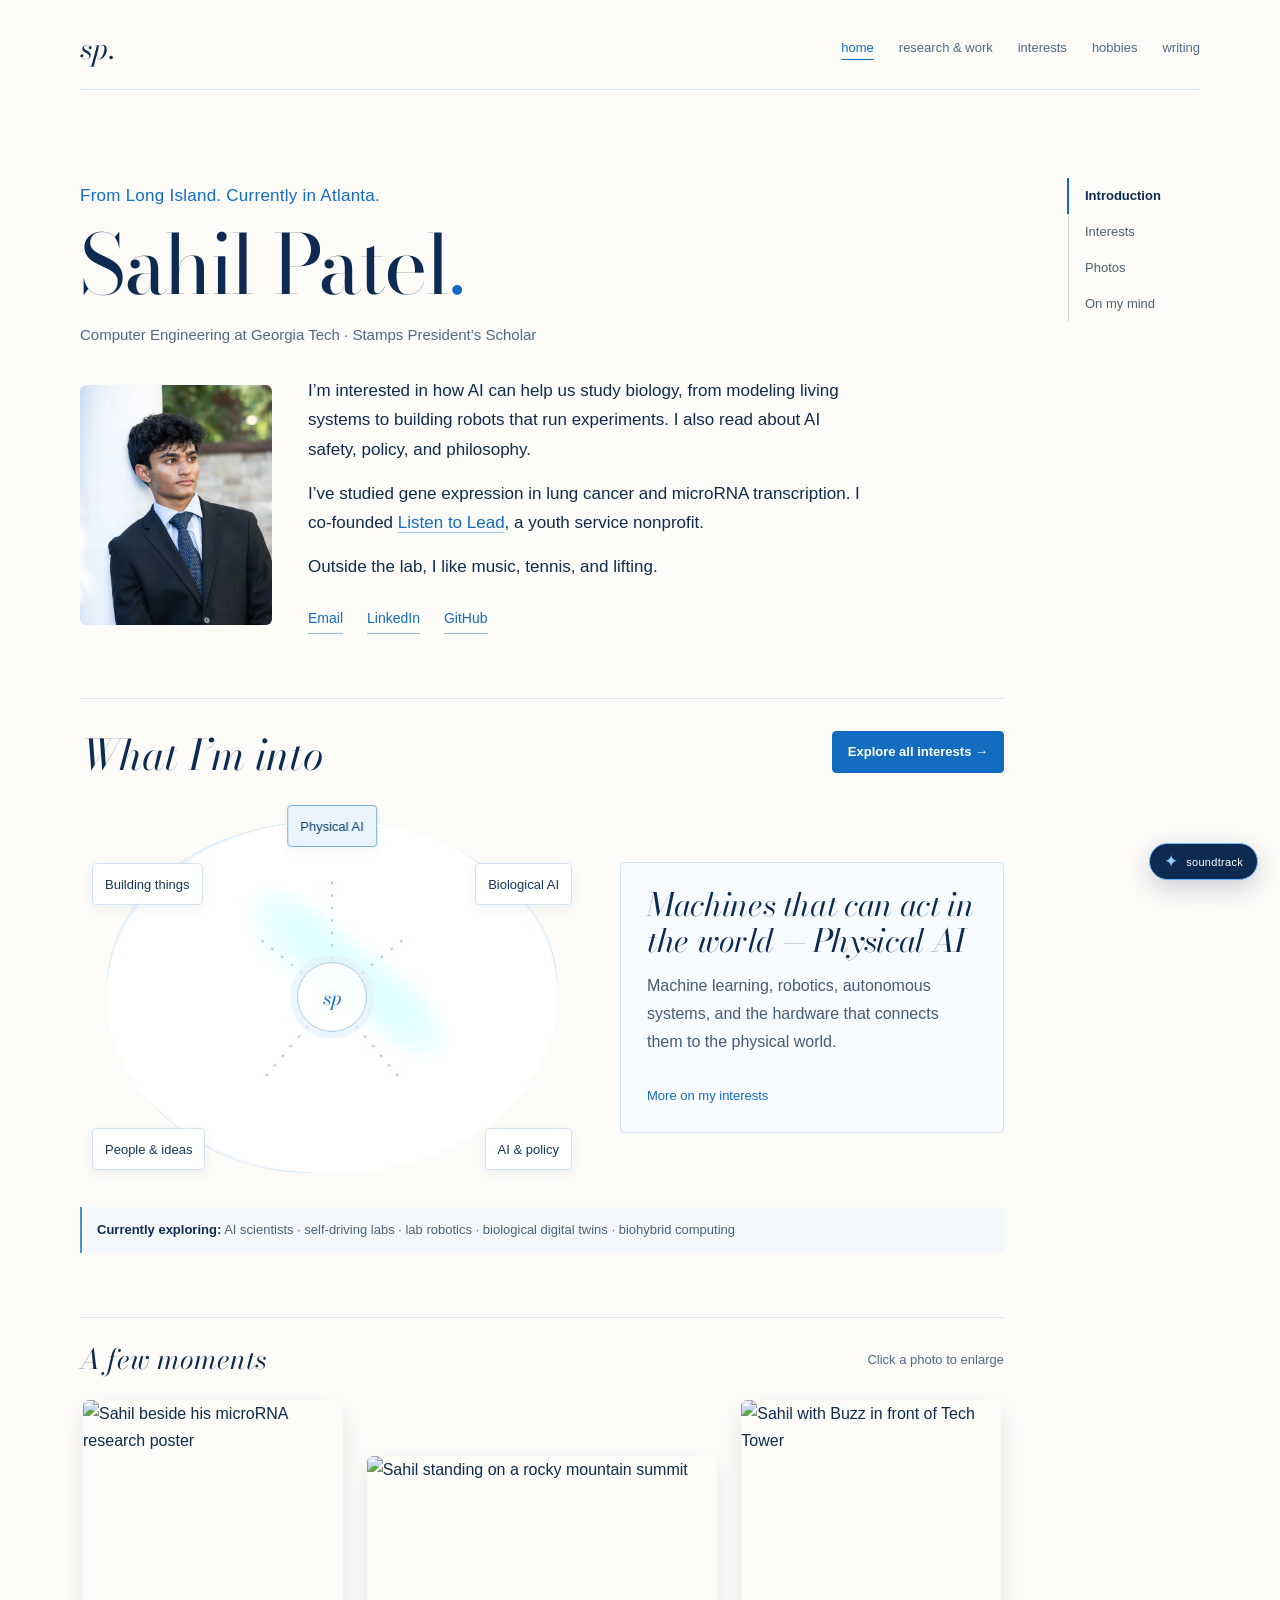
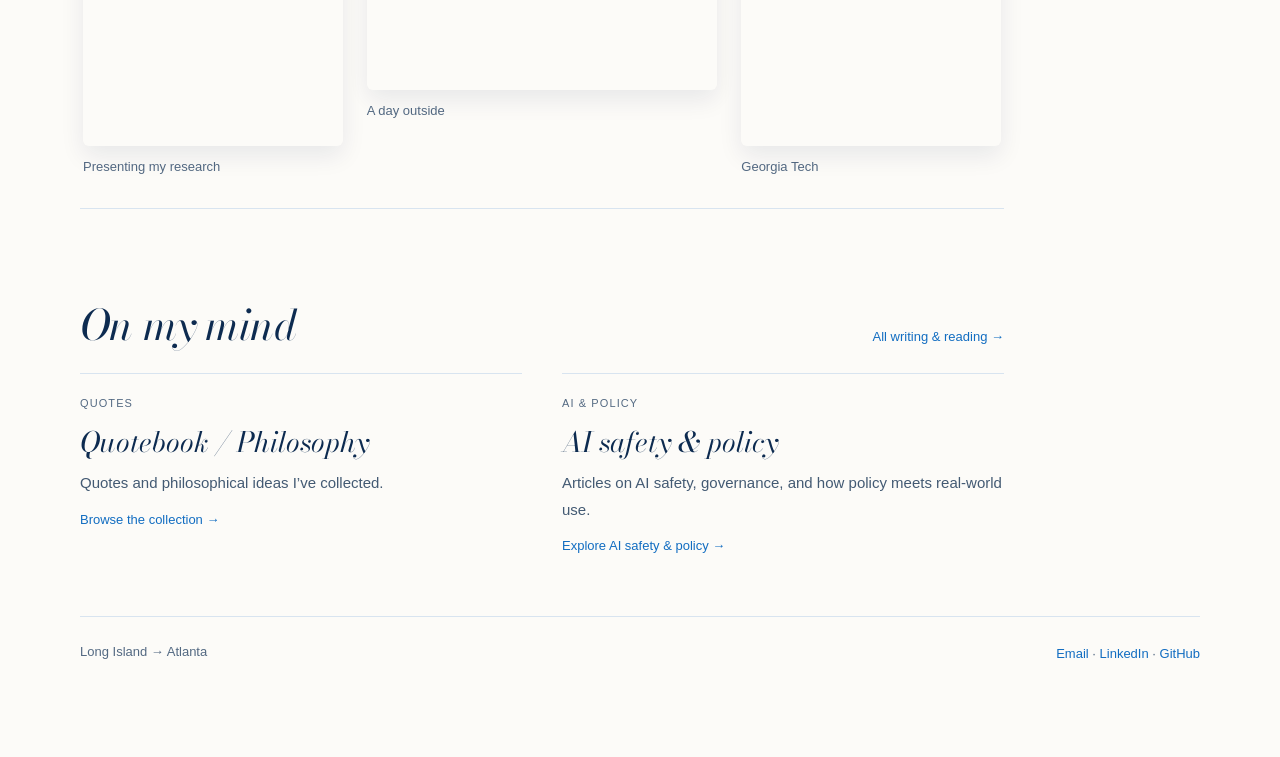
==== commit 85f38e1f: "Replace the star backdrop with a paper ground and homepage section guide" ====
--- a/index.html
+++ b/index.html
@@ -6,7 +6,7 @@
   <meta name="theme-color" content="#fbfdff">
   <meta name="description" content="Sahil Patel — AI for scientific discovery, computational biology, robotics, and the ideas around technology.">
   <title>Sahil Patel</title>
-  <link rel="stylesheet" href="constellation.css?v=20261125-portrait">
+  <link rel="stylesheet" href="constellation.css?v=20261126-margin">
   <link rel="icon" href="data:image/svg+xml,%3Csvg xmlns='http://www.w3.org/2000/svg' viewBox='0 0 64 64'%3E%3Ctext x='10' y='48' font-size='48' fill='%230067c7' font-family='serif'%3Es%3C/text%3E%3C/svg%3E">
 </head>
 <body class="home-page">
@@ -21,8 +21,17 @@
       <a href="writing.html">writing</a>
     </nav>
   </header>
-  <main id="main">
-    <section class="home-intro" aria-labelledby="name">
+  <main id="main" class="home-layout">
+    <home-section-guide>
+      <nav class="section-guide" aria-label="Homepage sections">
+        <a href="#intro">Introduction</a>
+        <a href="#interests">Interests</a>
+        <a href="#photos">Photos</a>
+        <a href="#reading">On my mind</a>
+      </nav>
+    </home-section-guide>
+    <div class="home-chapters">
+    <section id="intro" class="home-intro" aria-labelledby="name">
       <p class="location">From Long Island. Currently in Atlanta.</p>
       <div class="name-row"><h1 id="name"><span class="name-title">Sahil Patel<span>.</span></span></h1></div>
       <p class="subtitle">Computer Engineering at Georgia Tech · Stamps President’s Scholar</p>
@@ -41,7 +50,7 @@
       </div>
     </section>
 
-    <section class="home-interests" aria-labelledby="curiosity-heading">
+    <section id="interests" class="home-interests" aria-labelledby="curiosity-heading">
       <div class="curiosity-heading">
         <div>
           <h2 id="curiosity-heading">What I’m into</h2>
@@ -73,7 +82,7 @@
       <p class="curiosity-now"><strong>Currently exploring:</strong> AI scientists · self-driving labs · lab robotics · biological digital twins · biohybrid computing</p>
     </section>
 
-    <section class="photo-strip" aria-label="A few moments">
+    <section id="photos" class="photo-strip" aria-label="A few moments">
       <div class="photo-heading"><span>A few moments</span><span class="photo-note">Click a photo to enlarge</span></div>
       <div class="personal-photos">
         <figure class="photo-card research"><a class="photo-open" href="research.jpg" data-caption="Presenting my research" aria-label="View photo: Presenting my research"><img src="research.jpg" alt="Sahil beside his microRNA research poster" width="1200" height="1600" loading="lazy"></a><figcaption>Presenting my research</figcaption></figure>
@@ -82,20 +91,21 @@
       </div>
     </section>
 
-    <section class="reading-preview" aria-labelledby="reading-heading">
+    <section id="reading" class="reading-preview" aria-labelledby="reading-heading">
       <div class="reading-heading-row"><h2 id="reading-heading">On my mind</h2><a class="read-more" href="writing.html">All writing &amp; reading →</a></div>
       <div class="reading-grid">
         <article id="home-quotebook-preview"><p class="post-meta">QUOTES</p><h3><a href="quotes.html">Quotebook / Philosophy</a></h3><p>Quotes and philosophical ideas I’ve collected.</p><a class="read-more" href="quotes.html">Browse the collection →</a></article>
         <article id="home-policy-preview"><p class="post-meta">AI &amp; POLICY</p><h3><a href="ai-policy.html">AI safety &amp; policy</a></h3><p>Articles on AI safety, governance, and how policy meets real-world use.</p><a class="read-more" href="ai-policy.html">Explore AI safety &amp; policy →</a></article>
       </div>
     </section>
+    </div>
   </main>
   <footer>
     <span>Long Island → Atlanta</span>
     <span><a href="mailto:sahilpatel@gatech.edu">Email</a> · <a href="https://www.linkedin.com/in/sahilpatel880/" target="_blank" rel="noopener noreferrer">LinkedIn</a> · <a href="https://github.com/sahilnpatel" target="_blank" rel="noopener noreferrer">GitHub</a></span>
   </footer>
   <dialog class="photo-dialog" aria-label="Photo viewer"><button class="photo-close" aria-label="Close photo">×</button><img class="full-photo" alt=""><p class="photo-caption"></p></dialog>
-  <script src="app.js?v=20261123-entry"></script>
+  <script src="app.js?v=20261126-margin"></script>
   <script src="daily-reading.js?v=20261124" defer></script>
   <script src="interest-map.js?v=20261122b" defer></script>
   <script src="interest-field.js?v=20261121c" defer></script>
--- a/constellation.css
+++ b/constellation.css
@@ -10,7 +10,6 @@
 /* A quiet constellation of biology and computation. */
 :root{--bg:#ffffff;--ink:#172b4d;--muted:#5b6e89;--blue:#0067c7;--line:#dce7f5;--galactic:#071c46}
 body{isolation:isolate;background:#fff}
-body::before{content:"";position:fixed;inset:0;z-index:-1;pointer-events:none;background:url('constellation-field.svg') center top/1440px 960px repeat-y}
 header,main,footer{position:relative}
 h1,h2,h3,.photo-heading{color:var(--galactic)}
 article p,.interest p,.hobby-list>p,.interest-intro,.interest-group li,.interest-group>p,.prose p,.prose li{color:#425775}
@@ -20,8 +19,6 @@
 .photo-close{background:#fffffff0;color:var(--galactic)}.photo-dialog::backdrop{background:#071c46cc}
 .photo-open{box-shadow:0 8px 22px #071c461a}.prose blockquote{border-color:#8cbbef}
 ::selection{background:#cfe5ff;color:var(--galactic)}
-@media(max-width:900px){body::before{opacity:.55;background-size:1100px 960px}}
-@media(max-width:550px){body::before{opacity:.4;background-size:850px 960px}}
 
 /* A small star cursor for precise mouse pointers; native text and zoom cues remain. */
 @media (hover:hover) and (pointer:fine){
@@ -430,3 +427,71 @@
   }
   .intro-bio-copy .links { clear: both; }
 }
+
+/* A paper ground for the site, with a section index in the homepage margin. */
+:root { --bg: #fcfbf8; }
+.home-layout {
+  display: grid;
+  grid-template-columns: minmax(0, 1fr) 132px;
+  column-gap: clamp(34px, 5vw, 76px);
+  align-items: start;
+}
+.home-chapters { grid-area: 1 / 1; min-width: 0; }
+.home-chapters > section { scroll-margin-top: 24px; }
+home-section-guide {
+  display: block;
+  grid-area: 1 / 2;
+  position: sticky;
+  top: 48px;
+  margin-top: 88px;
+}
+.section-guide {
+  display: grid;
+  justify-content: stretch;
+  gap: 0;
+  border-inline-start: 1px solid #cfd5d5;
+}
+.section-guide a {
+  display: flex;
+  align-items: center;
+  padding: 7px 0 7px 16px;
+  min-height: 36px;
+  color: #52616b;
+  font: 13px/1.35 var(--font-body);
+}
+.section-guide a[aria-current="location"] {
+  color: var(--galactic);
+  box-shadow: -2px 0 var(--blue);
+  text-decoration: none;
+  font-weight: 600;
+}
+.section-guide a:hover { color: var(--blue); }
+.home-chapters .photo-strip {
+  padding-block: 24px;
+  border-block: 1px solid var(--line);
+}
+@media (max-width: 1040px) {
+  .home-layout { display: block; }
+  home-section-guide {
+    top: 0;
+    z-index: 8;
+    margin-top: 0;
+    background: var(--bg);
+  }
+  .section-guide {
+    display: flex;
+    flex-wrap: nowrap;
+    justify-content: flex-start;
+    gap: clamp(12px, 4vw, 32px);
+    max-width: none;
+    border: 0;
+    border-bottom: 1px solid var(--line);
+  }
+  .section-guide a { min-height: 44px; padding: 0; }
+  .section-guide a[aria-current="location"] { box-shadow: inset 0 -2px var(--blue); }
+  .home-chapters > section { scroll-margin-top: 58px; }
+}
+@media print {
+  home-section-guide { display: none; }
+  .home-layout { display: block; }
+}
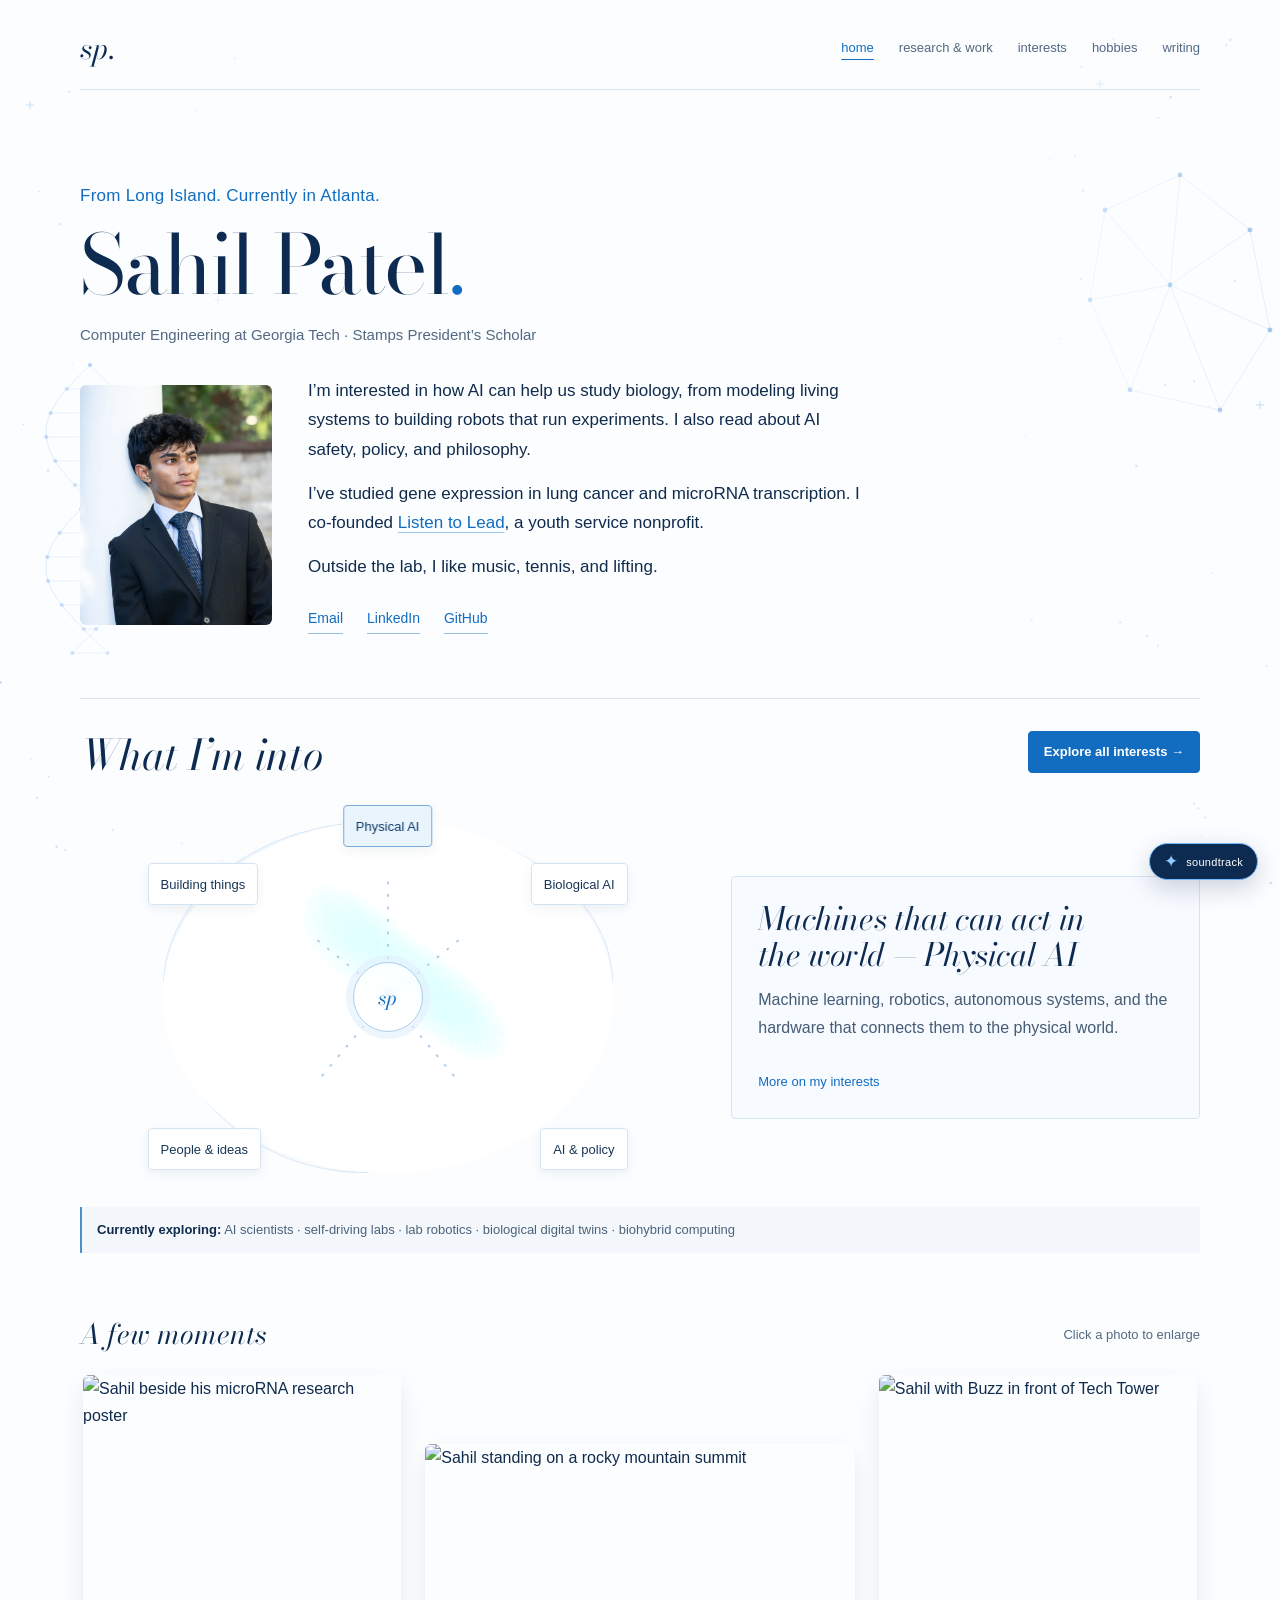
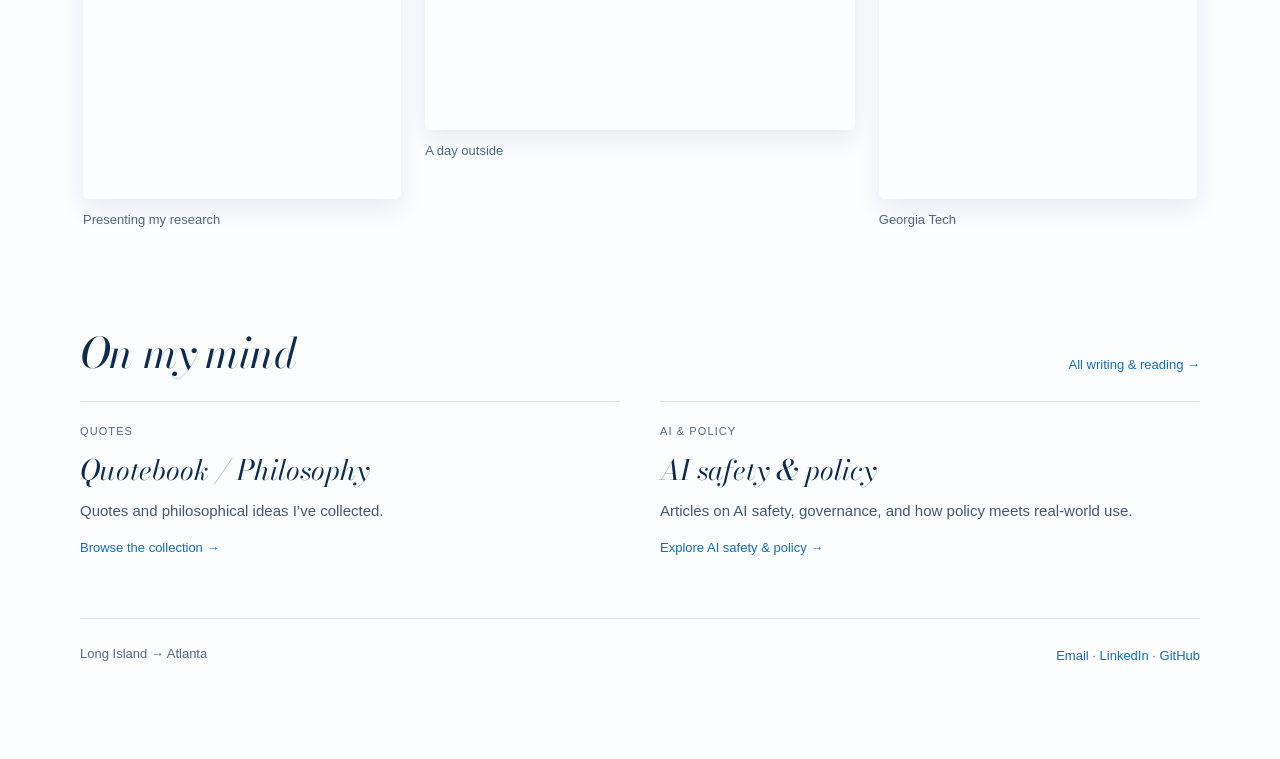
==== commit b09aa70f: "Let the homepage backdrop change with each section" ====
--- a/index.html
+++ b/index.html
@@ -6,7 +6,7 @@
   <meta name="theme-color" content="#fbfdff">
   <meta name="description" content="Sahil Patel — AI for scientific discovery, computational biology, robotics, and the ideas around technology.">
   <title>Sahil Patel</title>
-  <link rel="stylesheet" href="constellation.css?v=20261126-margin">
+  <link rel="stylesheet" href="constellation.css?v=20261126-backdrop">
   <link rel="icon" href="data:image/svg+xml,%3Csvg xmlns='http://www.w3.org/2000/svg' viewBox='0 0 64 64'%3E%3Ctext x='10' y='48' font-size='48' fill='%230067c7' font-family='serif'%3Es%3C/text%3E%3C/svg%3E">
 </head>
 <body class="home-page">
@@ -21,16 +21,7 @@
       <a href="writing.html">writing</a>
     </nav>
   </header>
-  <main id="main" class="home-layout">
-    <home-section-guide>
-      <nav class="section-guide" aria-label="Homepage sections">
-        <a href="#intro">Introduction</a>
-        <a href="#interests">Interests</a>
-        <a href="#photos">Photos</a>
-        <a href="#reading">On my mind</a>
-      </nav>
-    </home-section-guide>
-    <div class="home-chapters">
+  <main id="main">
     <section id="intro" class="home-intro" aria-labelledby="name">
       <p class="location">From Long Island. Currently in Atlanta.</p>
       <div class="name-row"><h1 id="name"><span class="name-title">Sahil Patel<span>.</span></span></h1></div>
@@ -98,14 +89,13 @@
         <article id="home-policy-preview"><p class="post-meta">AI &amp; POLICY</p><h3><a href="ai-policy.html">AI safety &amp; policy</a></h3><p>Articles on AI safety, governance, and how policy meets real-world use.</p><a class="read-more" href="ai-policy.html">Explore AI safety &amp; policy →</a></article>
       </div>
     </section>
-    </div>
   </main>
   <footer>
     <span>Long Island → Atlanta</span>
     <span><a href="mailto:sahilpatel@gatech.edu">Email</a> · <a href="https://www.linkedin.com/in/sahilpatel880/" target="_blank" rel="noopener noreferrer">LinkedIn</a> · <a href="https://github.com/sahilnpatel" target="_blank" rel="noopener noreferrer">GitHub</a></span>
   </footer>
   <dialog class="photo-dialog" aria-label="Photo viewer"><button class="photo-close" aria-label="Close photo">×</button><img class="full-photo" alt=""><p class="photo-caption"></p></dialog>
-  <script src="app.js?v=20261126-margin"></script>
+  <script src="app.js?v=20261126-backdrop"></script>
   <script src="daily-reading.js?v=20261124" defer></script>
   <script src="interest-map.js?v=20261122b" defer></script>
   <script src="interest-field.js?v=20261121c" defer></script>
--- a/constellation.css
+++ b/constellation.css
@@ -428,70 +428,47 @@
   .intro-bio-copy .links { clear: both; }
 }
 
-/* A paper ground for the site, with a section index in the homepage margin. */
-:root { --bg: #fcfbf8; }
-.home-layout {
-  display: grid;
-  grid-template-columns: minmax(0, 1fr) 132px;
-  column-gap: clamp(34px, 5vw, 76px);
-  align-items: start;
-}
-.home-chapters { grid-area: 1 / 1; min-width: 0; }
-.home-chapters > section { scroll-margin-top: 24px; }
-home-section-guide {
-  display: block;
-  grid-area: 1 / 2;
-  position: sticky;
-  top: 48px;
-  margin-top: 88px;
-}
-.section-guide {
-  display: grid;
-  justify-content: stretch;
-  gap: 0;
-  border-inline-start: 1px solid #cfd5d5;
-}
-.section-guide a {
-  display: flex;
-  align-items: center;
-  padding: 7px 0 7px 16px;
-  min-height: 36px;
-  color: #52616b;
-  font: 13px/1.35 var(--font-body);
-}
-.section-guide a[aria-current="location"] {
-  color: var(--galactic);
-  box-shadow: -2px 0 var(--blue);
-  text-decoration: none;
-  font-weight: 600;
-}
-.section-guide a:hover { color: var(--blue); }
-.home-chapters .photo-strip {
-  padding-block: 24px;
-  border-block: 1px solid var(--line);
-}
-@media (max-width: 1040px) {
-  .home-layout { display: block; }
-  home-section-guide {
-    top: 0;
-    z-index: 8;
-    margin-top: 0;
-    background: var(--bg);
-  }
-  .section-guide {
-    display: flex;
-    flex-wrap: nowrap;
-    justify-content: flex-start;
-    gap: clamp(12px, 4vw, 32px);
-    max-width: none;
-    border: 0;
-    border-bottom: 1px solid var(--line);
-  }
-  .section-guide a { min-height: 44px; padding: 0; }
-  .section-guide a[aria-current="location"] { box-shadow: inset 0 -2px var(--blue); }
-  .home-chapters > section { scroll-margin-top: 58px; }
-}
-@media print {
-  home-section-guide { display: none; }
-  .home-layout { display: block; }
-}
+/* Let the page margins carry the section artwork. */
+body:not(.home-page)::before,
+.section-backdrop {
+  position: fixed;
+  inset: 0;
+  z-index: -1;
+  pointer-events: none;
+}
+body:not(.home-page)::before {
+  content: "";
+  background: url("constellation-field.svg") center top / 1440px 960px repeat-y;
+}
+.scene { position: absolute; inset: 0; opacity: 0; transition: opacity 650ms ease-in-out; }
+.scene.is-active { opacity: 1; }
+.scene::before {
+  content: "";
+  position: absolute;
+  inset: 0;
+  mask-image: linear-gradient(to right, #000, #0009 8%, transparent 27%, transparent 70%, #000b 92%, #000);
+}
+.scene-intro { background: #fbfdff; }
+.scene-intro::before { background: url("constellation-field.svg") center top / 1440px 960px repeat-y; }
+.scene-interests { background: #f4f9fc; }
+.scene-interests::before {
+  background: url("molecular-margin.svg") right 14% / 300px auto repeat;
+}
+.scene-photos { background: #faf8f3; }
+.scene-photos::before {
+  background: url("contour-margin.svg") right center / 550px auto repeat;
+}
+.scene-reading { background: #f8f9fc; }
+.scene-reading::before {
+  background:
+    linear-gradient(to right, transparent 4.4%, #98a5c055 4.4%, #98a5c055 calc(4.4% + 1px), transparent calc(4.4% + 1px)),
+    repeating-linear-gradient(to bottom, transparent 0 31px, #aec2d856 31px 32px);
+}
+@media (max-width: 600px) {
+  .scene::before { mask-image: linear-gradient(to right, #0009, transparent 13%, transparent 85%, #000b); }
+  .scene-intro::before { background-size: 800px auto; }
+  .scene-interests::before { background-size: 205px auto; }
+  .scene-photos::before { background-size: 320px auto; }
+}
+@media (prefers-reduced-motion: reduce) { .scene { transition: none; } }
+@media print, (forced-colors: active) { .section-backdrop, body::before { display: none; } }
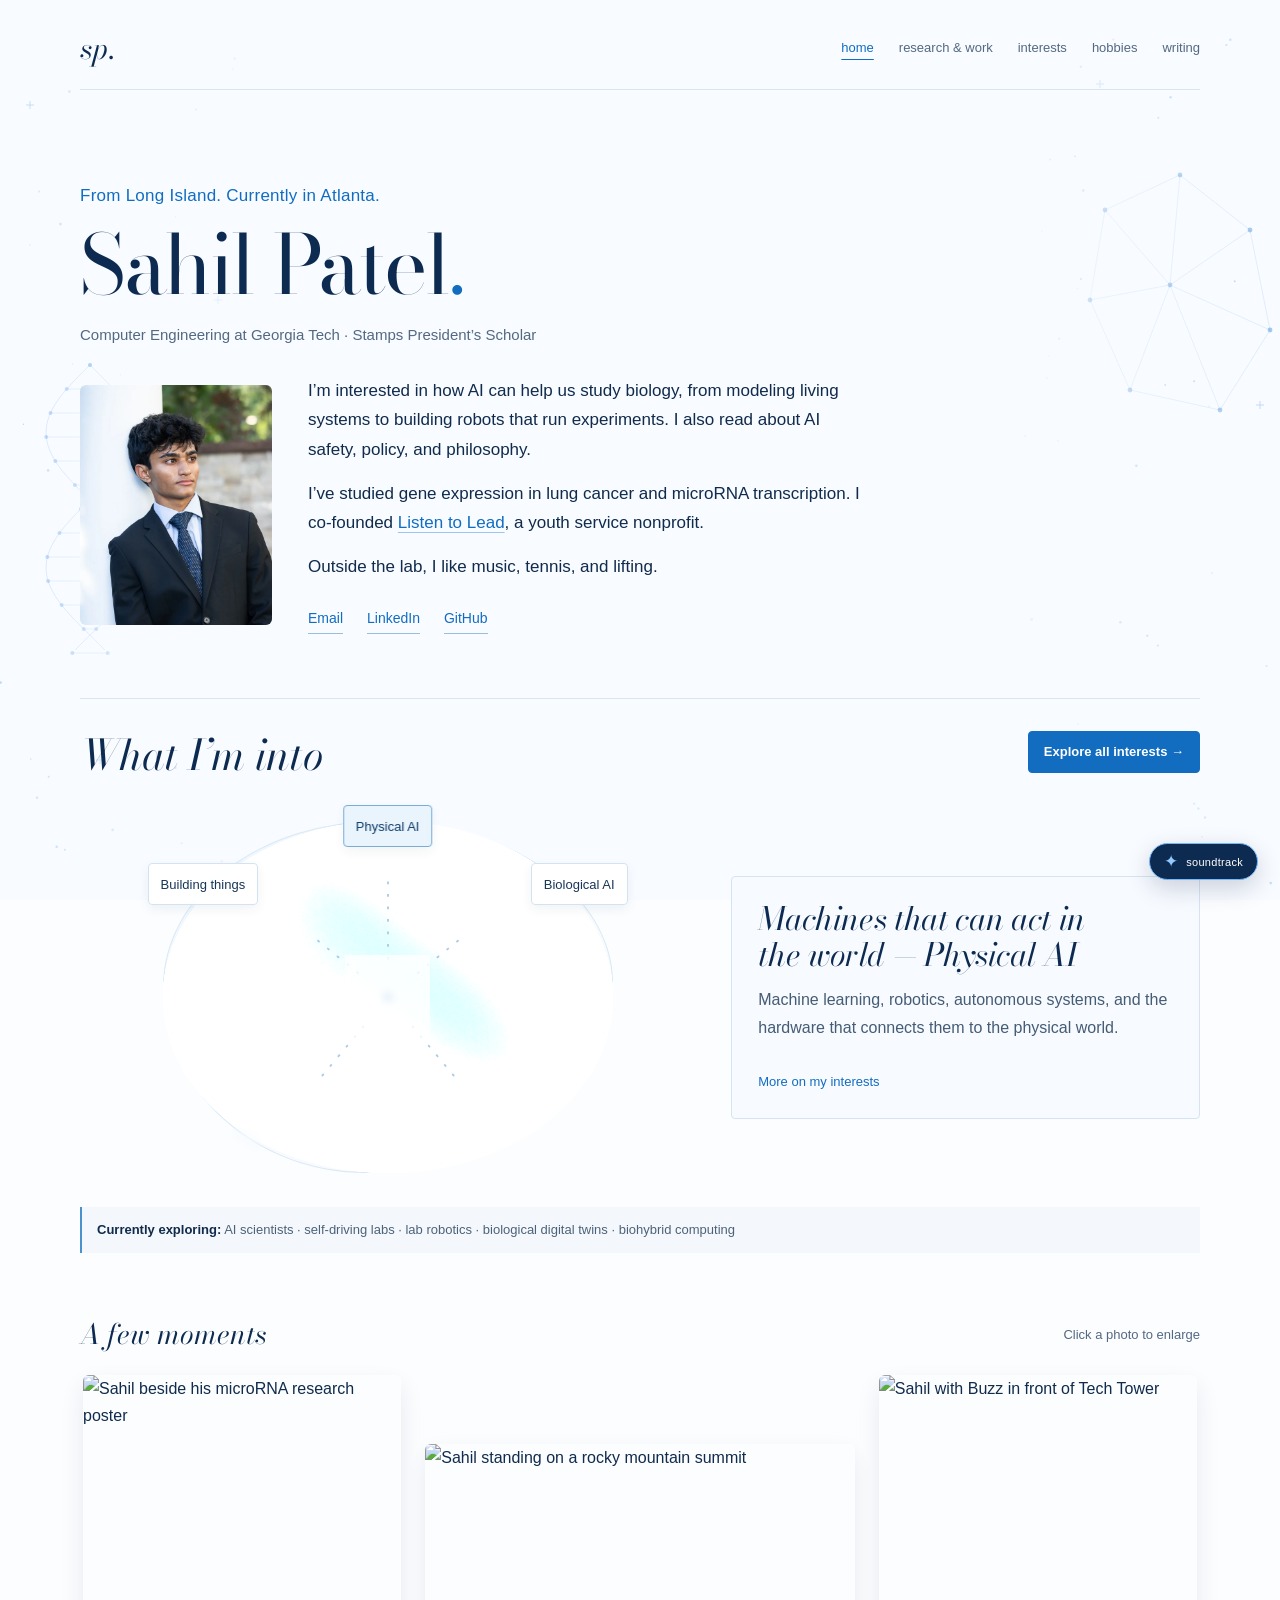
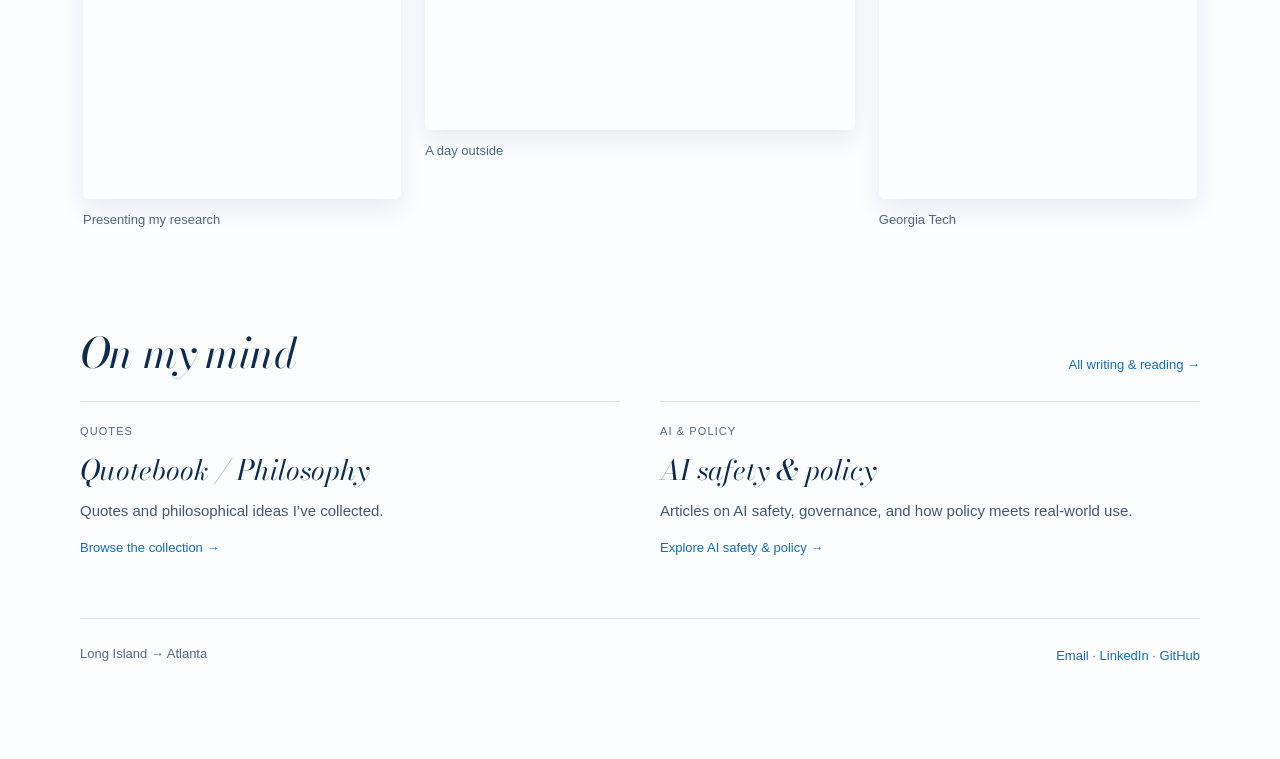
==== commit 018cbf45: "Blend blue homepage illustrations continuously with scroll position" ====
--- a/index.html
+++ b/index.html
@@ -6,7 +6,7 @@
   <meta name="theme-color" content="#fbfdff">
   <meta name="description" content="Sahil Patel — AI for scientific discovery, computational biology, robotics, and the ideas around technology.">
   <title>Sahil Patel</title>
-  <link rel="stylesheet" href="constellation.css?v=20261126-backdrop">
+  <link rel="stylesheet" href="constellation.css?v=20261126-blue-blend">
   <link rel="icon" href="data:image/svg+xml,%3Csvg xmlns='http://www.w3.org/2000/svg' viewBox='0 0 64 64'%3E%3Ctext x='10' y='48' font-size='48' fill='%230067c7' font-family='serif'%3Es%3C/text%3E%3C/svg%3E">
 </head>
 <body class="home-page">
@@ -95,7 +95,7 @@
     <span><a href="mailto:sahilpatel@gatech.edu">Email</a> · <a href="https://www.linkedin.com/in/sahilpatel880/" target="_blank" rel="noopener noreferrer">LinkedIn</a> · <a href="https://github.com/sahilnpatel" target="_blank" rel="noopener noreferrer">GitHub</a></span>
   </footer>
   <dialog class="photo-dialog" aria-label="Photo viewer"><button class="photo-close" aria-label="Close photo">×</button><img class="full-photo" alt=""><p class="photo-caption"></p></dialog>
-  <script src="app.js?v=20261126-backdrop"></script>
+  <script src="app.js?v=20261126-blue-blend"></script>
   <script src="daily-reading.js?v=20261124" defer></script>
   <script src="interest-map.js?v=20261122b" defer></script>
   <script src="interest-field.js?v=20261121c" defer></script>
--- a/constellation.css
+++ b/constellation.css
@@ -440,25 +440,33 @@
   content: "";
   background: url("constellation-field.svg") center top / 1440px 960px repeat-y;
 }
-.scene { position: absolute; inset: 0; opacity: 0; transition: opacity 650ms ease-in-out; }
-.scene.is-active { opacity: 1; }
+.section-backdrop { background-color: #f8fbff; }
+.scene { position: absolute; inset: 0; opacity: 0; }
+.scene-intro { opacity: 1; }
 .scene::before {
   content: "";
   position: absolute;
   inset: 0;
   mask-image: linear-gradient(to right, #000, #0009 8%, transparent 27%, transparent 70%, #000b 92%, #000);
 }
-.scene-intro { background: #fbfdff; }
 .scene-intro::before { background: url("constellation-field.svg") center top / 1440px 960px repeat-y; }
-.scene-interests { background: #f4f9fc; }
 .scene-interests::before {
   background: url("molecular-margin.svg") right 14% / 300px auto repeat;
 }
-.scene-photos { background: #faf8f3; }
+.scene-interests::after {
+  content: "";
+  position: absolute;
+  top: 48%;
+  right: clamp(-18px, 1.5vw, 40px);
+  width: clamp(46px, 5vw, 84px);
+  aspect-ratio: 76 / 300;
+  transform: translateY(-50%);
+  background: url("dna-margin.svg") center / contain no-repeat;
+  opacity: .48;
+}
 .scene-photos::before {
-  background: url("contour-margin.svg") right center / 550px auto repeat;
-}
-.scene-reading { background: #f8f9fc; }
+  background: url("contour-margin.svg?v=blue") right center / 550px auto repeat;
+}
 .scene-reading::before {
   background:
     linear-gradient(to right, transparent 4.4%, #98a5c055 4.4%, #98a5c055 calc(4.4% + 1px), transparent calc(4.4% + 1px)),
@@ -468,7 +476,7 @@
   .scene::before { mask-image: linear-gradient(to right, #0009, transparent 13%, transparent 85%, #000b); }
   .scene-intro::before { background-size: 800px auto; }
   .scene-interests::before { background-size: 205px auto; }
+  .scene-interests::after { right: -22px; opacity: .28; }
   .scene-photos::before { background-size: 320px auto; }
 }
-@media (prefers-reduced-motion: reduce) { .scene { transition: none; } }
 @media print, (forced-colors: active) { .section-backdrop, body::before { display: none; } }
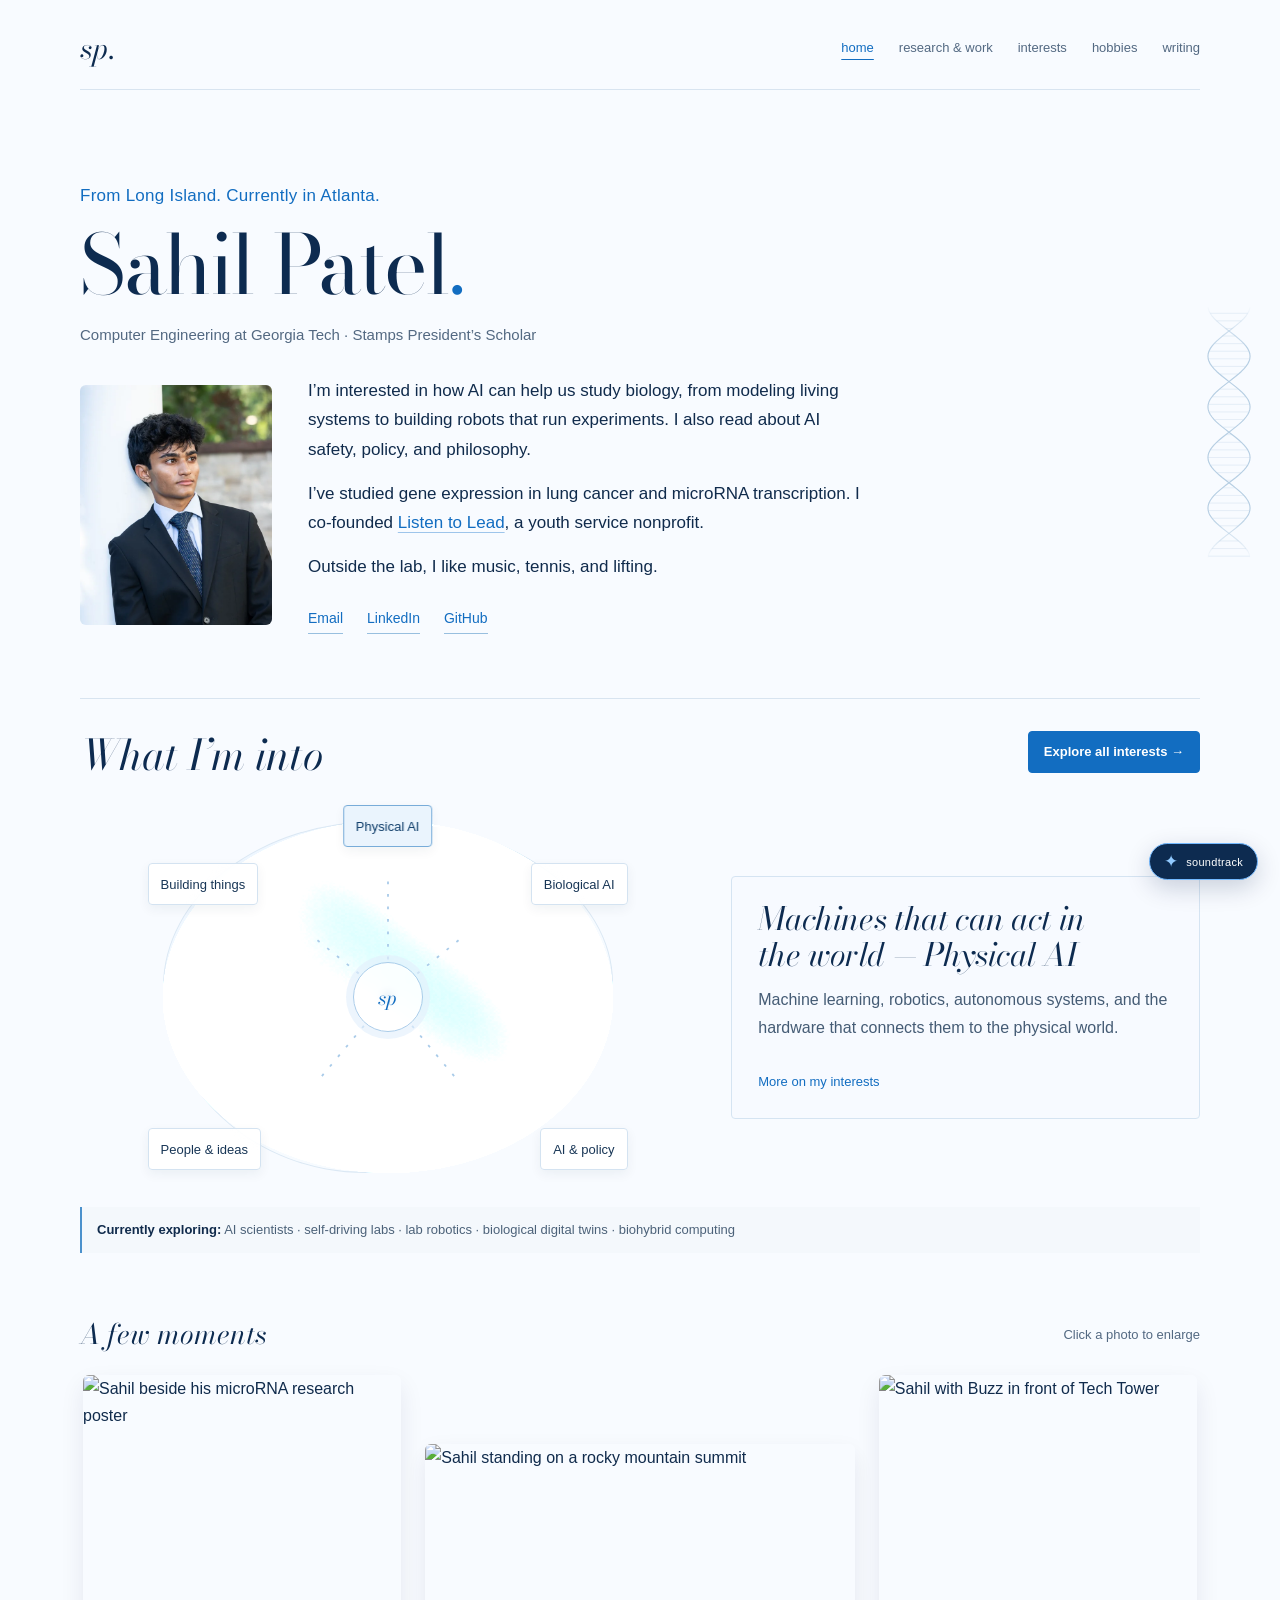
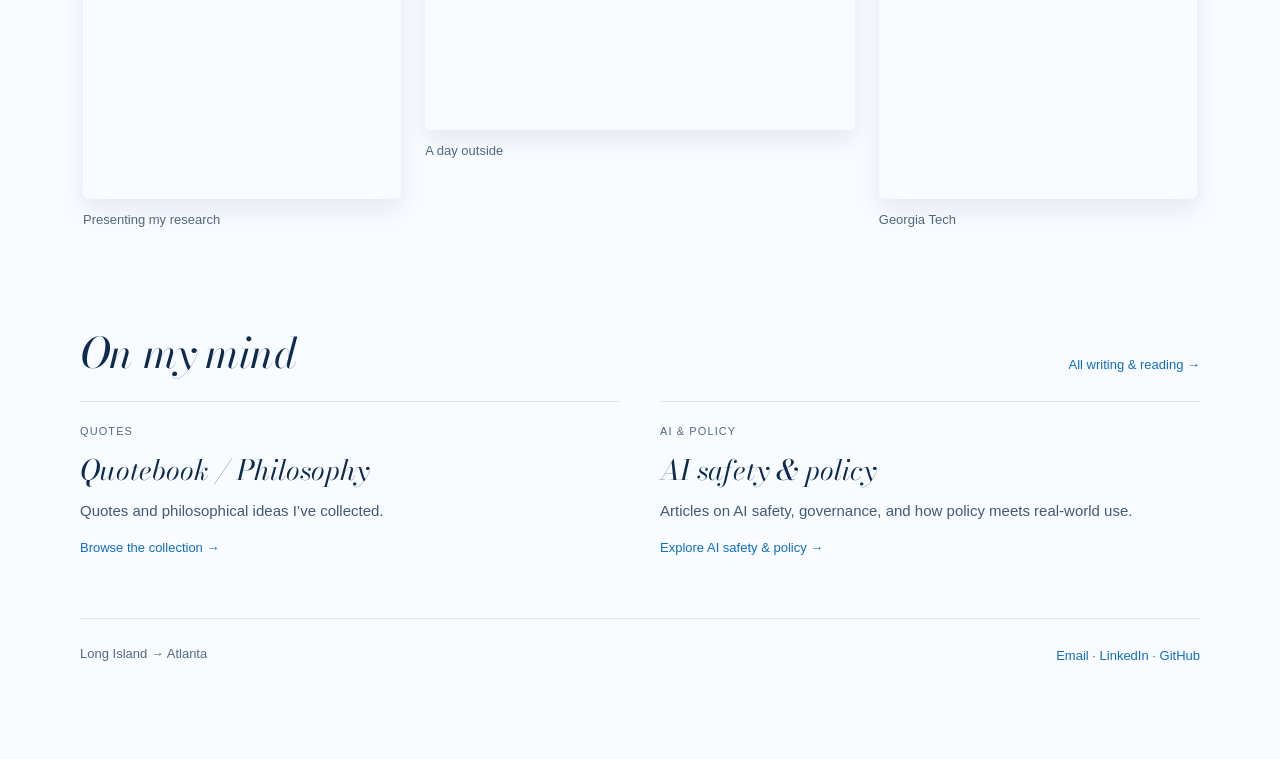
==== commit f72745da: "Keep a single blue DNA helix across the homepage" ====
--- a/index.html
+++ b/index.html
@@ -6,7 +6,7 @@
   <meta name="theme-color" content="#fbfdff">
   <meta name="description" content="Sahil Patel — AI for scientific discovery, computational biology, robotics, and the ideas around technology.">
   <title>Sahil Patel</title>
-  <link rel="stylesheet" href="constellation.css?v=20261126-blue-blend">
+  <link rel="stylesheet" href="constellation.css?v=20261126-dna-only">
   <link rel="icon" href="data:image/svg+xml,%3Csvg xmlns='http://www.w3.org/2000/svg' viewBox='0 0 64 64'%3E%3Ctext x='10' y='48' font-size='48' fill='%230067c7' font-family='serif'%3Es%3C/text%3E%3C/svg%3E">
 </head>
 <body class="home-page">
@@ -95,7 +95,7 @@
     <span><a href="mailto:sahilpatel@gatech.edu">Email</a> · <a href="https://www.linkedin.com/in/sahilpatel880/" target="_blank" rel="noopener noreferrer">LinkedIn</a> · <a href="https://github.com/sahilnpatel" target="_blank" rel="noopener noreferrer">GitHub</a></span>
   </footer>
   <dialog class="photo-dialog" aria-label="Photo viewer"><button class="photo-close" aria-label="Close photo">×</button><img class="full-photo" alt=""><p class="photo-caption"></p></dialog>
-  <script src="app.js?v=20261126-blue-blend"></script>
+  <script src="app.js?v=20261126-dna-only"></script>
   <script src="daily-reading.js?v=20261124" defer></script>
   <script src="interest-map.js?v=20261122b" defer></script>
   <script src="interest-field.js?v=20261121c" defer></script>
--- a/constellation.css
+++ b/constellation.css
@@ -428,55 +428,46 @@
   .intro-bio-copy .links { clear: both; }
 }
 
-/* Let the page margins carry the section artwork. */
-body:not(.home-page)::before,
-.section-backdrop {
+/* One helix at the edge of the homepage. */
+body:not(.home-page)::before {
+  content: "";
   position: fixed;
   inset: 0;
   z-index: -1;
   pointer-events: none;
-}
-body:not(.home-page)::before {
+  background: url("constellation-field.svg") center top / 1440px 960px repeat-y;
+}
+body.home-page {
+  background: #f8fbff;
+  timeline-scope: --interests-in-view;
+}
+.home-page #interests { view-timeline: --interests-in-view block; }
+.home-page::before {
   content: "";
-  background: url("constellation-field.svg") center top / 1440px 960px repeat-y;
-}
-.section-backdrop { background-color: #f8fbff; }
-.scene { position: absolute; inset: 0; opacity: 0; }
-.scene-intro { opacity: 1; }
-.scene::before {
-  content: "";
-  position: absolute;
-  inset: 0;
-  mask-image: linear-gradient(to right, #000, #0009 8%, transparent 27%, transparent 70%, #000b 92%, #000);
-}
-.scene-intro::before { background: url("constellation-field.svg") center top / 1440px 960px repeat-y; }
-.scene-interests::before {
-  background: url("molecular-margin.svg") right 14% / 300px auto repeat;
-}
-.scene-interests::after {
-  content: "";
-  position: absolute;
+  position: fixed;
+  z-index: -1;
+  pointer-events: none;
   top: 48%;
-  right: clamp(-18px, 1.5vw, 40px);
-  width: clamp(46px, 5vw, 84px);
+  right: clamp(0px, 1.5vw, 40px);
+  width: clamp(42px, 5vw, 84px);
   aspect-ratio: 76 / 300;
   transform: translateY(-50%);
   background: url("dna-margin.svg") center / contain no-repeat;
-  opacity: .48;
-}
-.scene-photos::before {
-  background: url("contour-margin.svg?v=blue") right center / 550px auto repeat;
-}
-.scene-reading::before {
-  background:
-    linear-gradient(to right, transparent 4.4%, #98a5c055 4.4%, #98a5c055 calc(4.4% + 1px), transparent calc(4.4% + 1px)),
-    repeating-linear-gradient(to bottom, transparent 0 31px, #aec2d856 31px 32px);
+  opacity: var(--helix-rest, .33);
+}
+@keyframes helix-emphasis {
+  0%, 100% { opacity: var(--helix-rest, .33); }
+  50% { opacity: var(--helix-peak, .52); }
+}
+@supports (animation-timeline: view()) and (timeline-scope: --interests-in-view) {
+  @media (prefers-reduced-motion: no-preference) {
+    .home-page::before {
+      animation: helix-emphasis auto ease-in-out both;
+      animation-timeline: --interests-in-view;
+    }
+  }
 }
 @media (max-width: 600px) {
-  .scene::before { mask-image: linear-gradient(to right, #0009, transparent 13%, transparent 85%, #000b); }
-  .scene-intro::before { background-size: 800px auto; }
-  .scene-interests::before { background-size: 205px auto; }
-  .scene-interests::after { right: -22px; opacity: .28; }
-  .scene-photos::before { background-size: 320px auto; }
-}
-@media print, (forced-colors: active) { .section-backdrop, body::before { display: none; } }
+  .home-page::before { right: -9px; --helix-rest: .23; --helix-peak: .34; }
+}
+@media print, (forced-colors: active) { body::before { display: none; } }
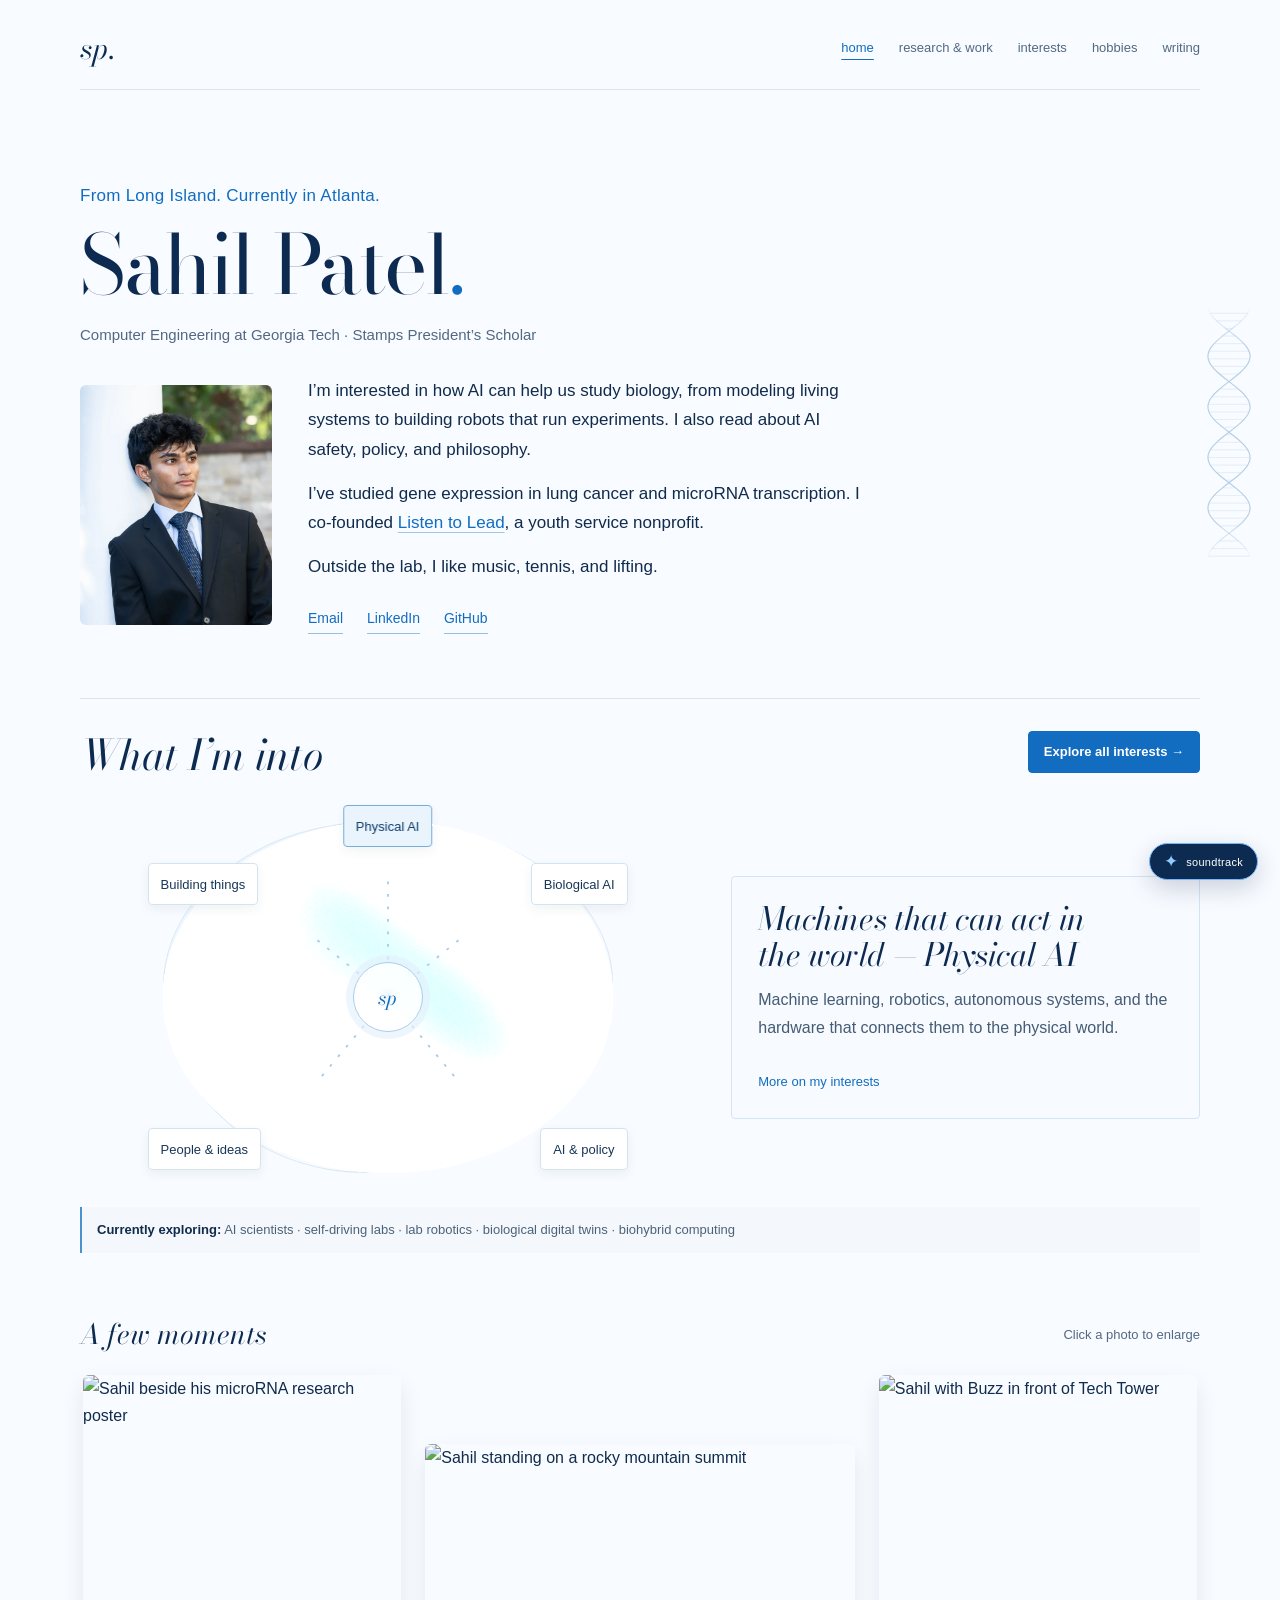
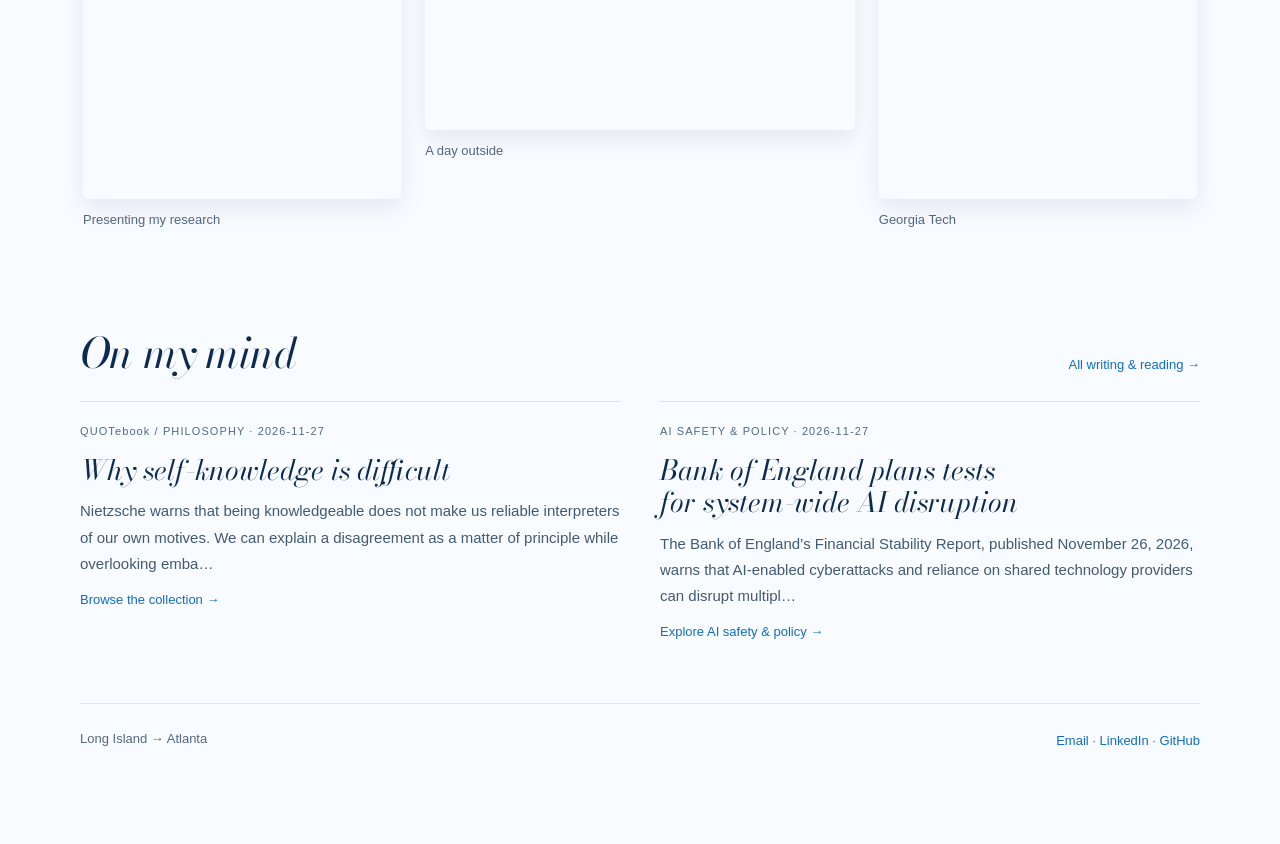
==== commit 52ebc00f: "Refresh reading feed script cache" ====
--- a/index.html
+++ b/index.html
@@ -96,7 +96,7 @@
   </footer>
   <dialog class="photo-dialog" aria-label="Photo viewer"><button class="photo-close" aria-label="Close photo">×</button><img class="full-photo" alt=""><p class="photo-caption"></p></dialog>
   <script src="app.js?v=20261126-dna-only"></script>
-  <script src="daily-reading.js?v=20261124" defer></script>
+  <script src="daily-reading.js?v=20261127" defer></script>
   <script src="interest-map.js?v=20261122b" defer></script>
   <script src="interest-field.js?v=20261121c" defer></script>
   <script src="genome-intro.js?v=20261123-mobile" defer></script>
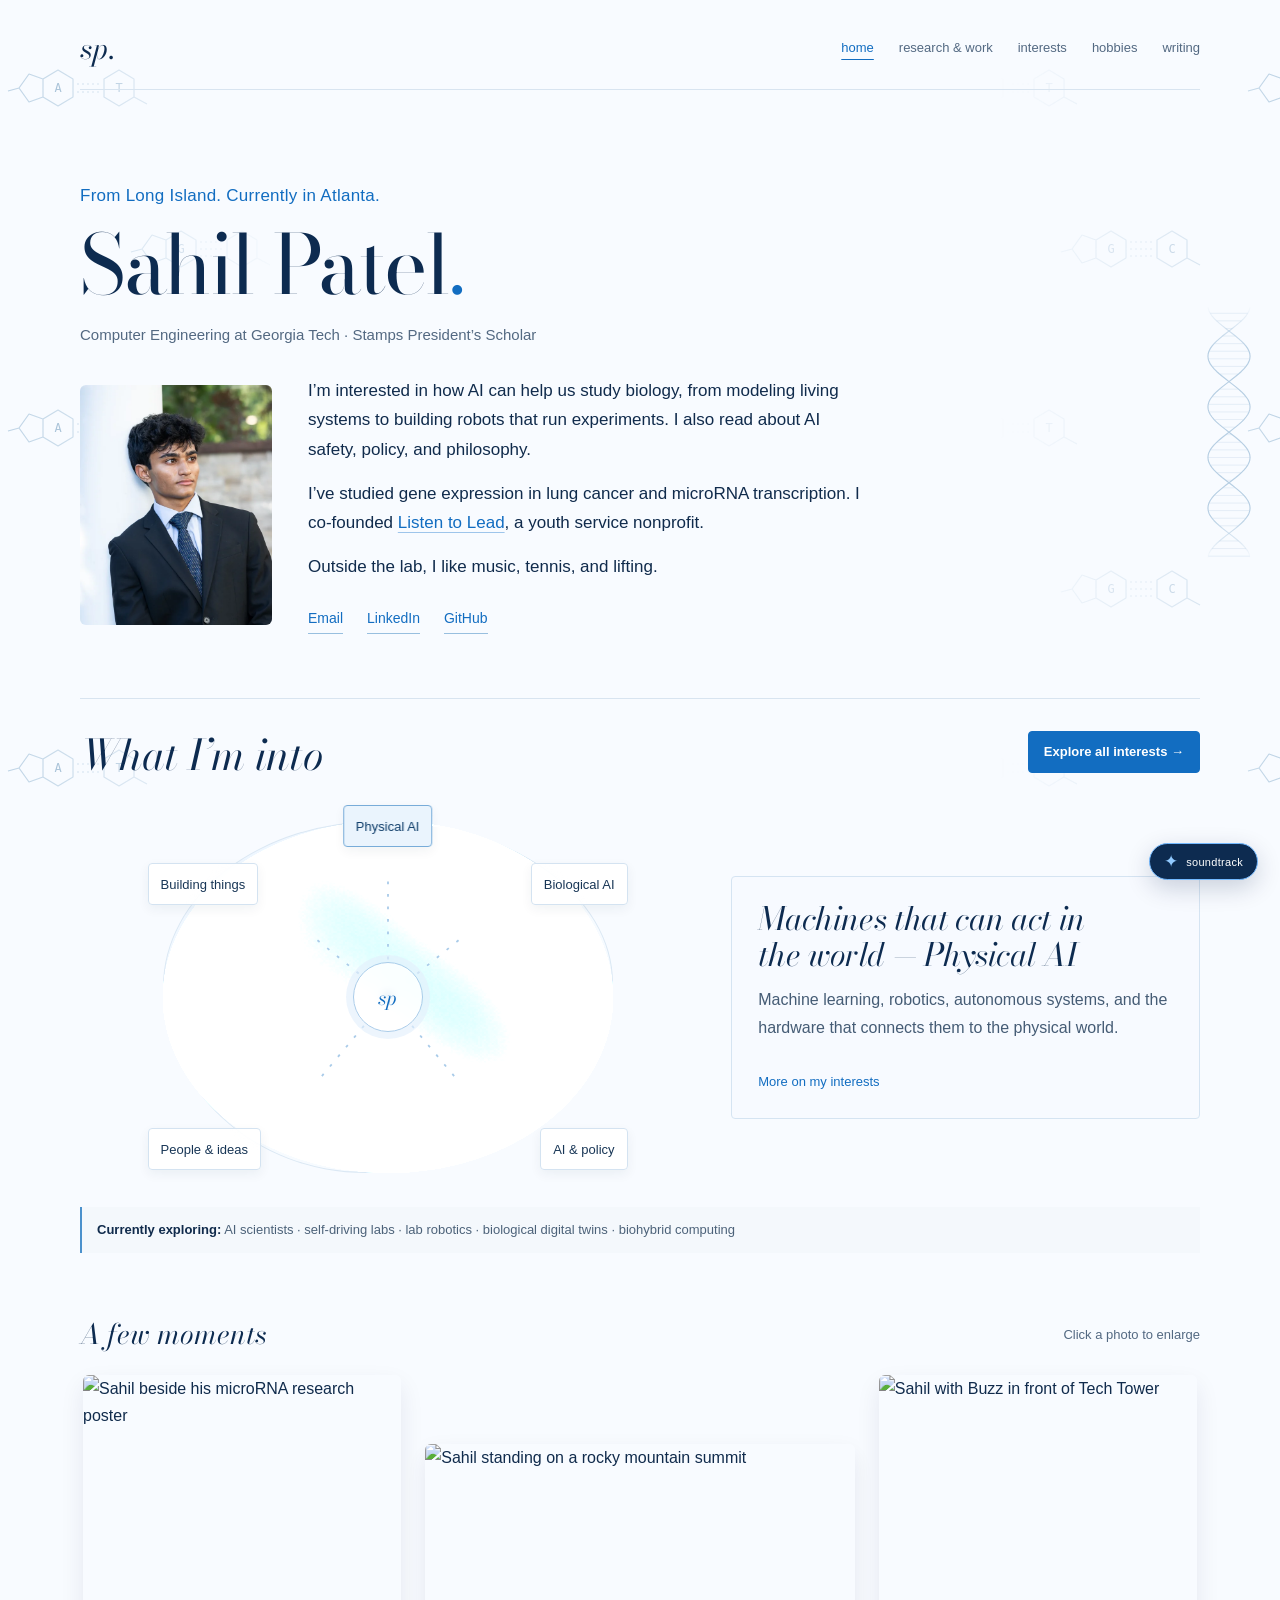
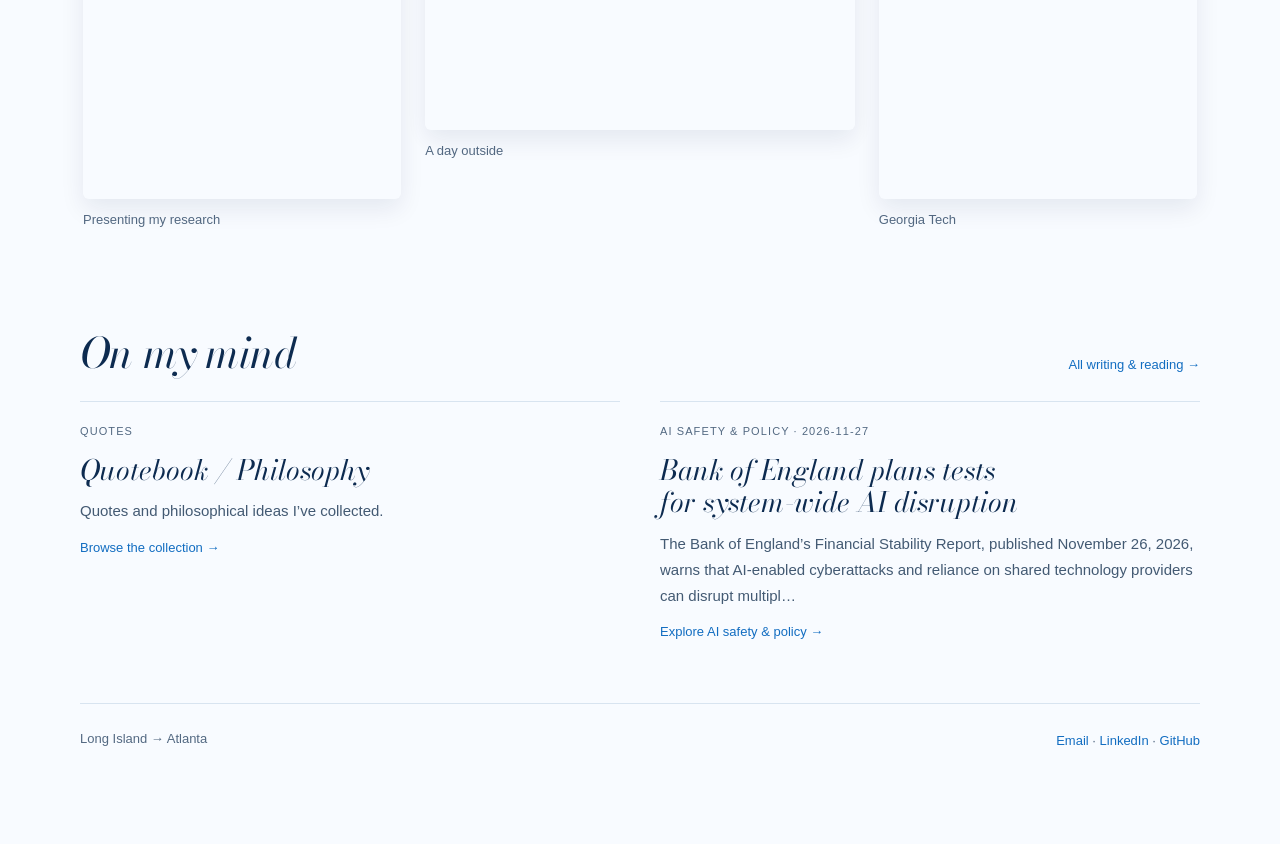
==== commit 737c17e6: "Keep the Quotebook curated and share the DNA background across pages" ====
--- a/index.html
+++ b/index.html
@@ -6,7 +6,7 @@
   <meta name="theme-color" content="#fbfdff">
   <meta name="description" content="Sahil Patel — AI for scientific discovery, computational biology, robotics, and the ideas around technology.">
   <title>Sahil Patel</title>
-  <link rel="stylesheet" href="constellation.css?v=20261126-dna-only">
+  <link rel="stylesheet" href="constellation.css?v=20261127-base-pairs">
   <link rel="icon" href="data:image/svg+xml,%3Csvg xmlns='http://www.w3.org/2000/svg' viewBox='0 0 64 64'%3E%3Ctext x='10' y='48' font-size='48' fill='%230067c7' font-family='serif'%3Es%3C/text%3E%3C/svg%3E">
 </head>
 <body class="home-page">
@@ -96,7 +96,7 @@
   </footer>
   <dialog class="photo-dialog" aria-label="Photo viewer"><button class="photo-close" aria-label="Close photo">×</button><img class="full-photo" alt=""><p class="photo-caption"></p></dialog>
   <script src="app.js?v=20261126-dna-only"></script>
-  <script src="daily-reading.js?v=20261127" defer></script>
+  <script src="daily-reading.js?v=20261127-policy-only" defer></script>
   <script src="interest-map.js?v=20261122b" defer></script>
   <script src="interest-field.js?v=20261121c" defer></script>
   <script src="genome-intro.js?v=20261123-mobile" defer></script>
--- a/constellation.css
+++ b/constellation.css
@@ -428,25 +428,20 @@
   .intro-bio-copy .links { clear: both; }
 }
 
-/* One helix at the edge of the homepage. */
-body:not(.home-page)::before {
-  content: "";
-  position: fixed;
-  inset: 0;
-  z-index: -1;
-  pointer-events: none;
-  background: url("constellation-field.svg") center top / 1440px 960px repeat-y;
-}
-body.home-page {
-  background: #f8fbff;
-  timeline-scope: --interests-in-view;
-}
-.home-page #interests { view-timeline: --interests-in-view block; }
-.home-page::before {
+/* Shared DNA artwork stays in the margins of each page. */
+body { background: #f8fbff; }
+body::before, body::after {
   content: "";
   position: fixed;
   z-index: -1;
   pointer-events: none;
+}
+body::after {
+  inset: 0;
+  background: url("molecular-margin.svg?v=base-pairs") left top / 310px 340px repeat;
+  mask-image: linear-gradient(to right, #000, #0008 9%, transparent 23%, transparent 78%, #0008 94%, #000);
+}
+body::before {
   top: 48%;
   right: clamp(0px, 1.5vw, 40px);
   width: clamp(42px, 5vw, 84px);
@@ -455,6 +450,8 @@
   background: url("dna-margin.svg") center / contain no-repeat;
   opacity: var(--helix-rest, .33);
 }
+.home-page { timeline-scope: --interests-in-view; }
+.home-page #interests { view-timeline: --interests-in-view block; }
 @keyframes helix-emphasis {
   0%, 100% { opacity: var(--helix-rest, .33); }
   50% { opacity: var(--helix-peak, .52); }
@@ -468,6 +465,10 @@
   }
 }
 @media (max-width: 600px) {
-  .home-page::before { right: -9px; --helix-rest: .23; --helix-peak: .34; }
-}
-@media print, (forced-colors: active) { body::before { display: none; } }
+  body::before { right: -9px; --helix-rest: .23; --helix-peak: .34; }
+  body::after {
+    background-size: 220px auto;
+    mask-image: linear-gradient(to right, #0009, transparent 13%, transparent 86%, #0009);
+  }
+}
+@media print, (forced-colors: active) { body::before, body::after { display: none; } }
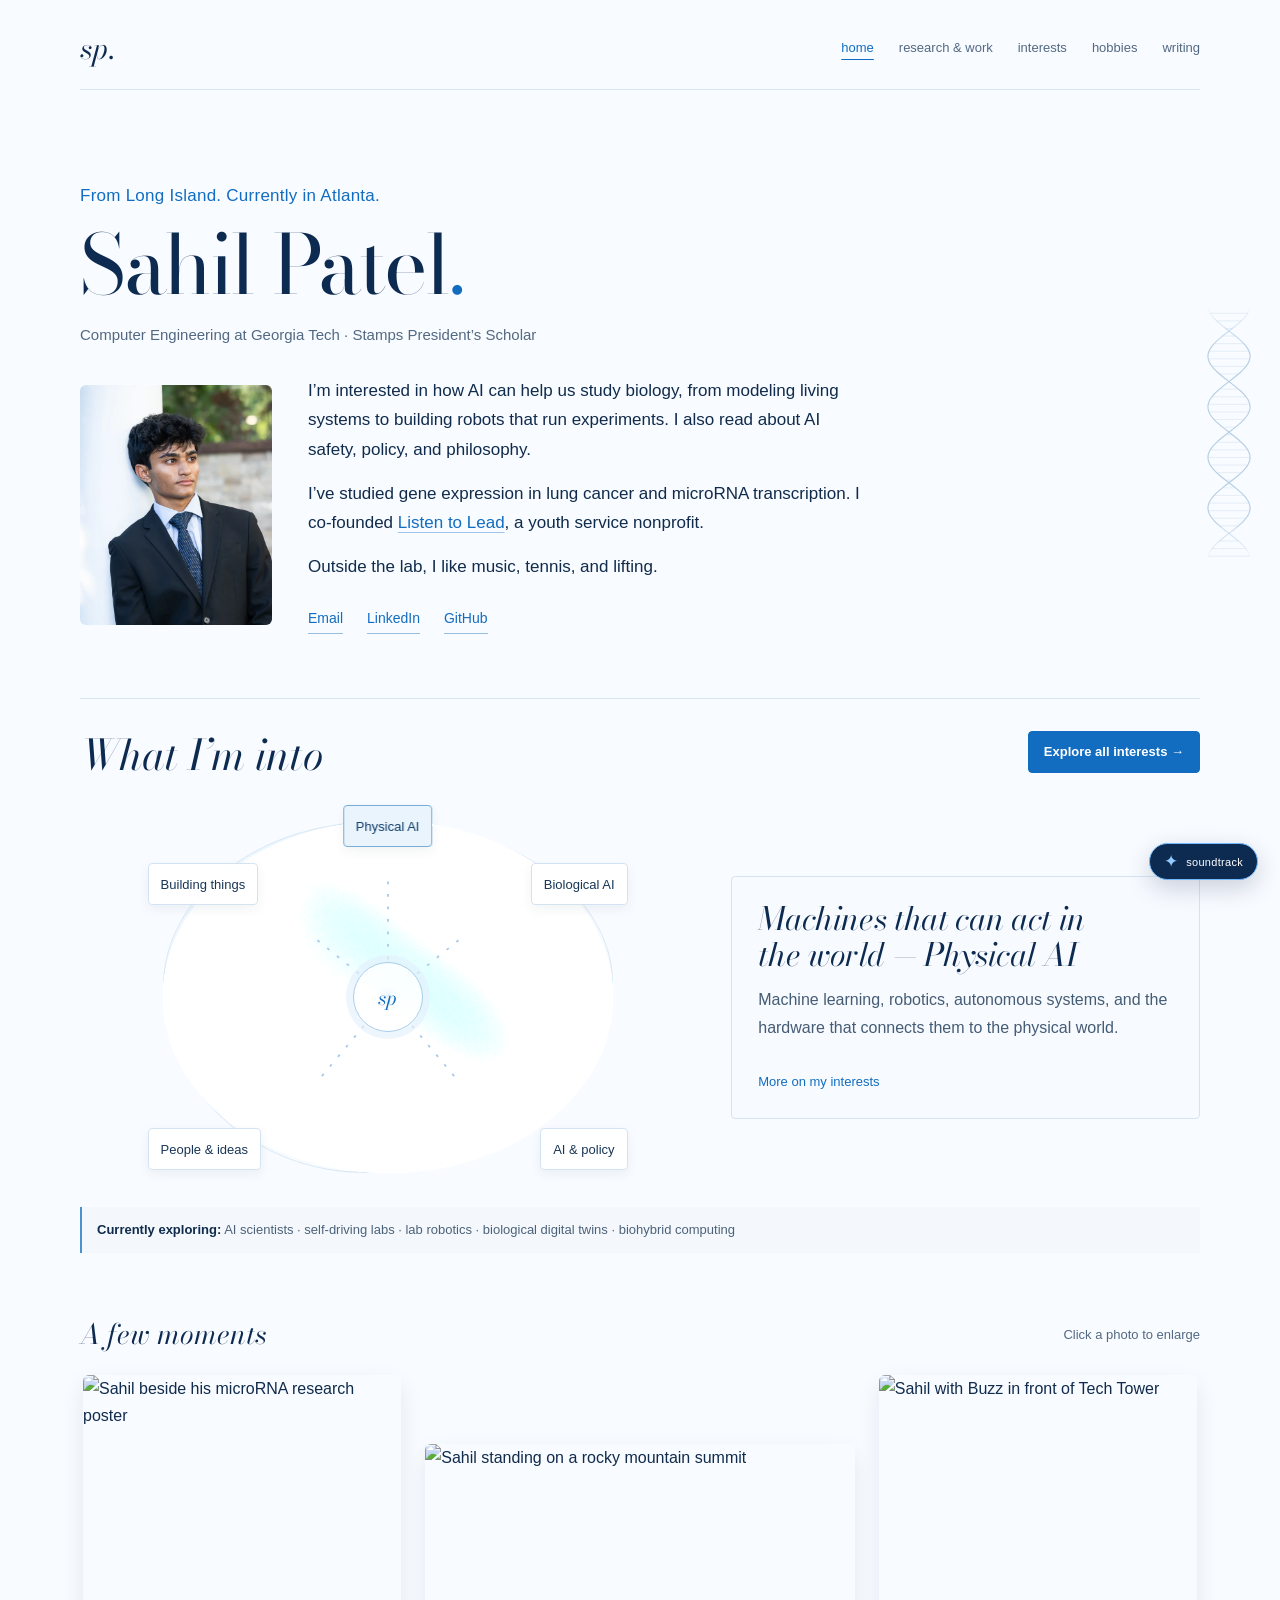
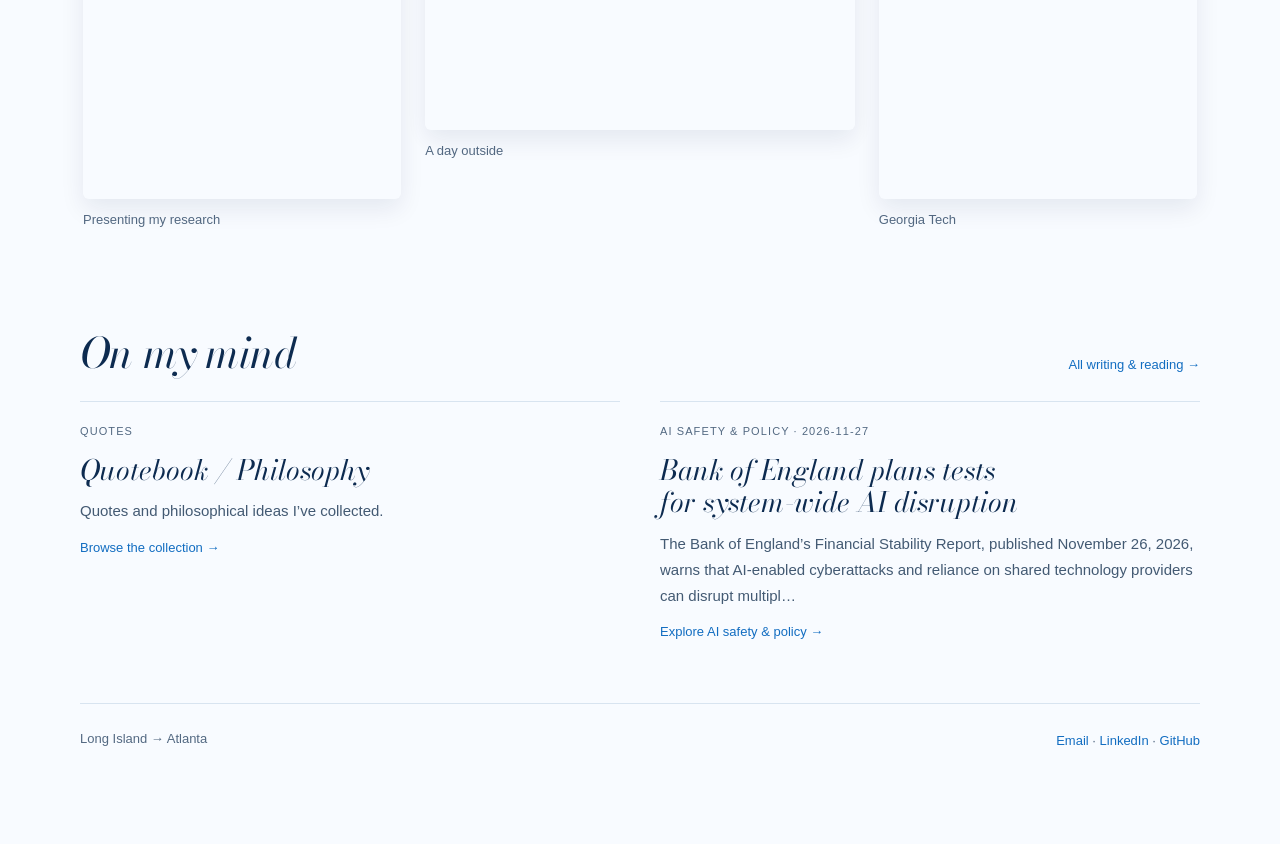
==== commit b5984b69: "Remove the lettered base-pair pattern from the site background" ====
--- a/index.html
+++ b/index.html
@@ -6,7 +6,7 @@
   <meta name="theme-color" content="#fbfdff">
   <meta name="description" content="Sahil Patel — AI for scientific discovery, computational biology, robotics, and the ideas around technology.">
   <title>Sahil Patel</title>
-  <link rel="stylesheet" href="constellation.css?v=20261127-base-pairs">
+  <link rel="stylesheet" href="constellation.css?v=20261127-plain-helix">
   <link rel="icon" href="data:image/svg+xml,%3Csvg xmlns='http://www.w3.org/2000/svg' viewBox='0 0 64 64'%3E%3Ctext x='10' y='48' font-size='48' fill='%230067c7' font-family='serif'%3Es%3C/text%3E%3C/svg%3E">
 </head>
 <body class="home-page">
--- a/constellation.css
+++ b/constellation.css
@@ -430,18 +430,11 @@
 
 /* Shared DNA artwork stays in the margins of each page. */
 body { background: #f8fbff; }
-body::before, body::after {
+body::before {
   content: "";
   position: fixed;
   z-index: -1;
   pointer-events: none;
-}
-body::after {
-  inset: 0;
-  background: url("molecular-margin.svg?v=base-pairs") left top / 310px 340px repeat;
-  mask-image: linear-gradient(to right, #000, #0008 9%, transparent 23%, transparent 78%, #0008 94%, #000);
-}
-body::before {
   top: 48%;
   right: clamp(0px, 1.5vw, 40px);
   width: clamp(42px, 5vw, 84px);
@@ -466,9 +459,5 @@
 }
 @media (max-width: 600px) {
   body::before { right: -9px; --helix-rest: .23; --helix-peak: .34; }
-  body::after {
-    background-size: 220px auto;
-    mask-image: linear-gradient(to right, #0009, transparent 13%, transparent 86%, #0009);
-  }
-}
-@media print, (forced-colors: active) { body::before, body::after { display: none; } }
+}
+@media print, (forced-colors: active) { body::before { display: none; } }
